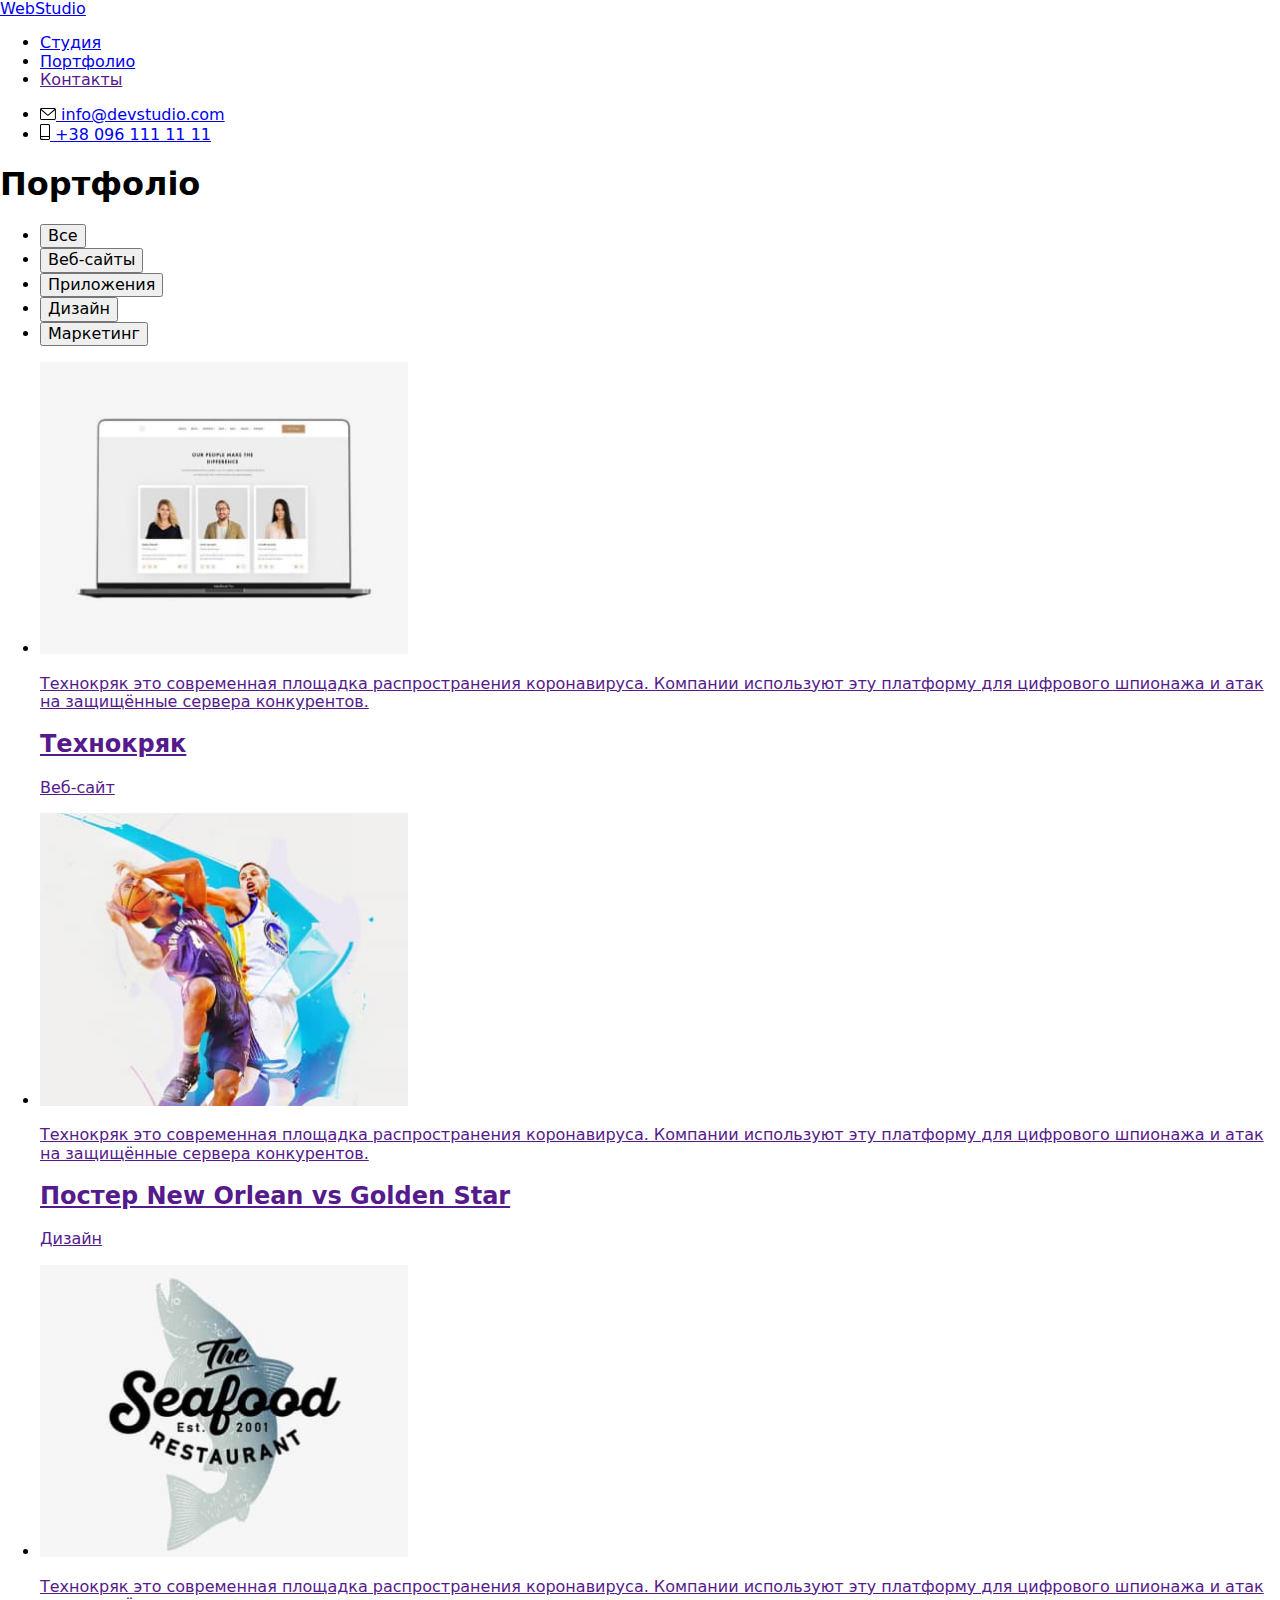
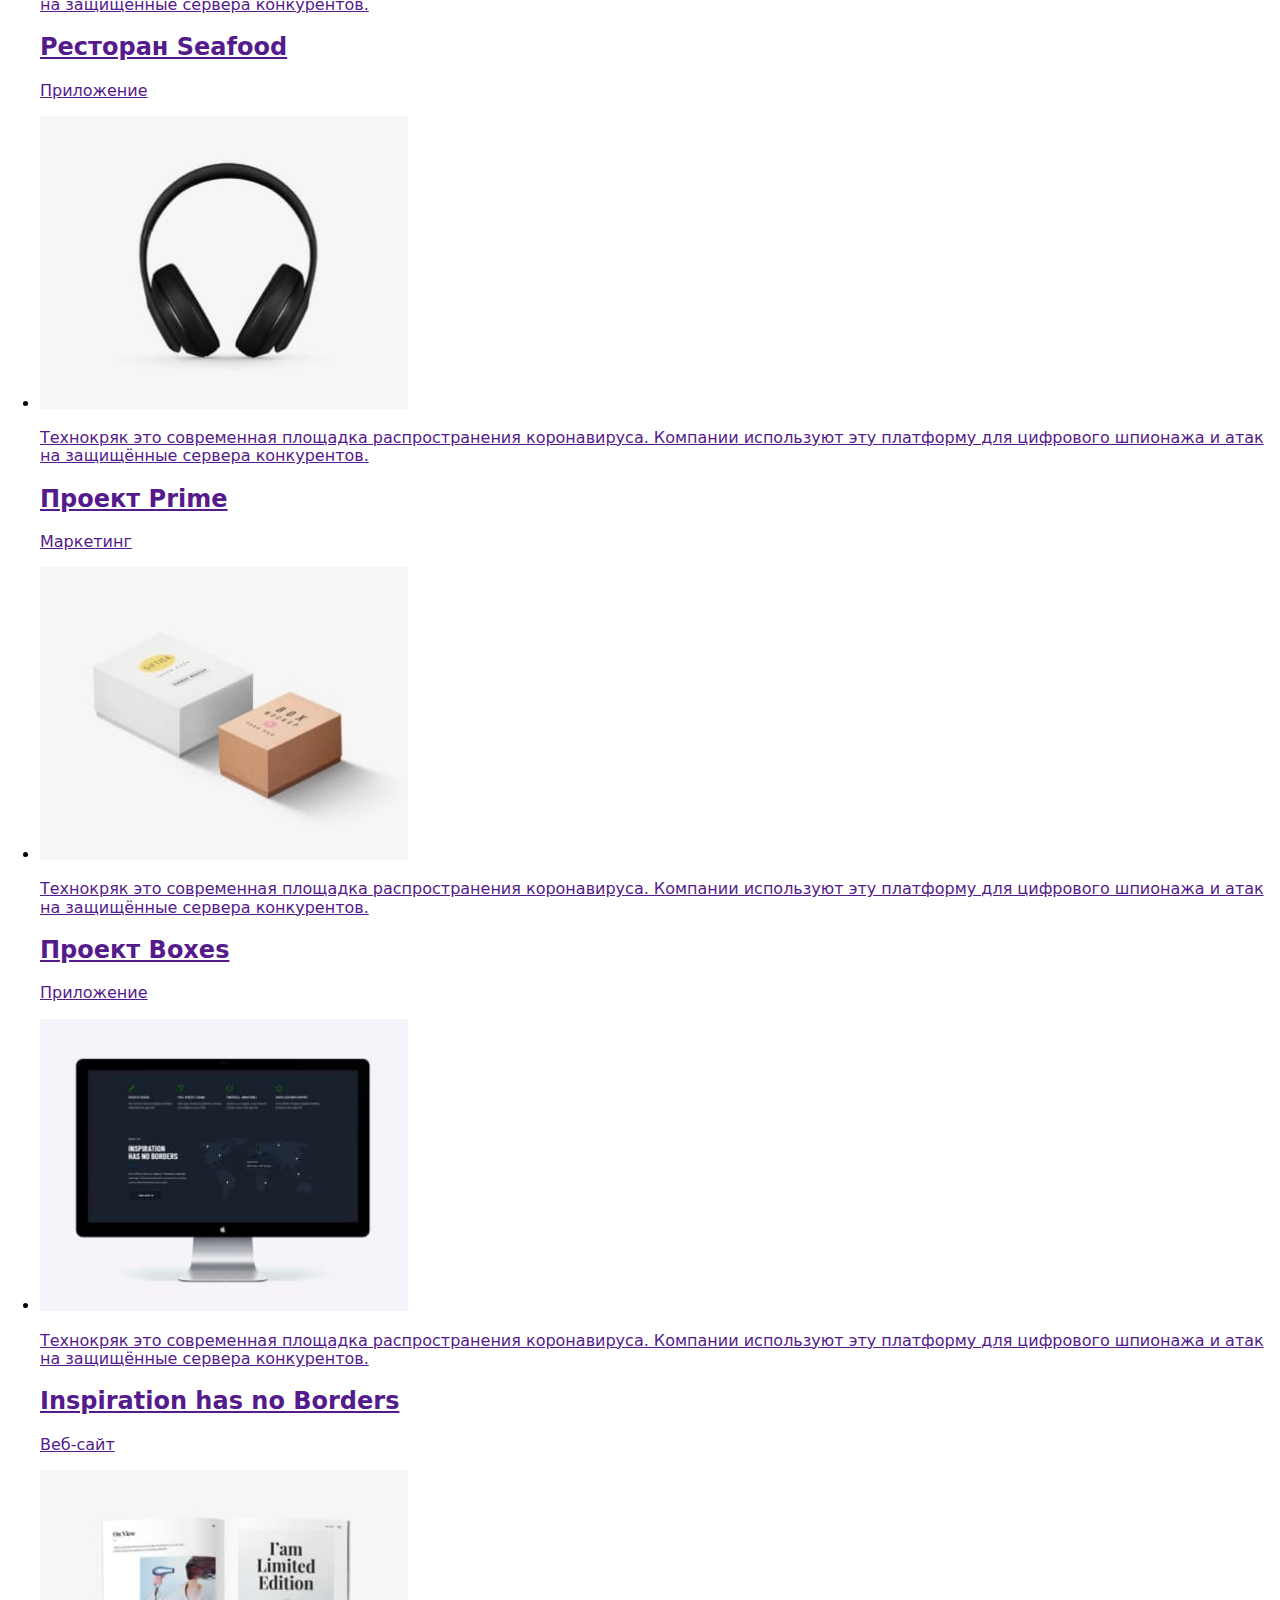
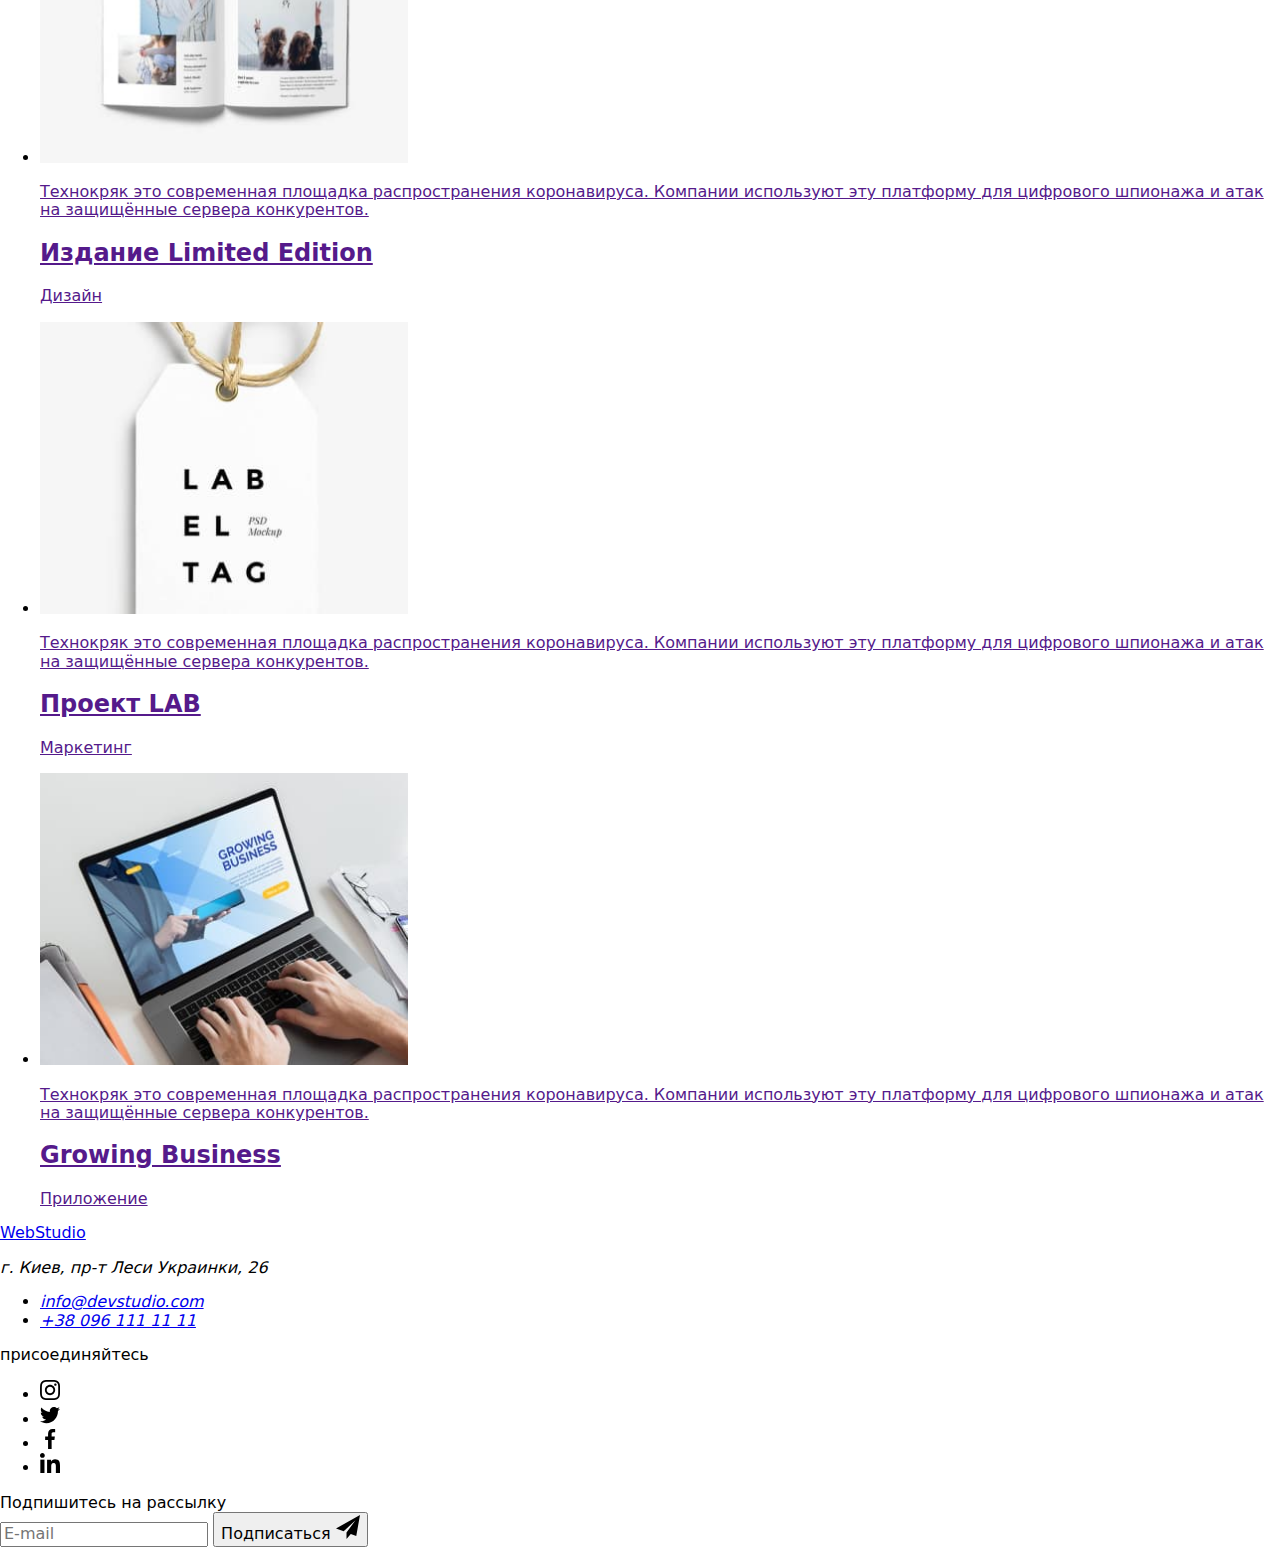
==== portfolio.html @ 3dc2b3c8 "html" ====
<!DOCTYPE html>
<html lang="en">
<head>
    <meta charset="UTF-8">
    <meta http-equiv="X-UA-Compatible" content="IE=edge">
    <meta name="viewport" content="width=device-width, initial-scale=1.0">
    <link rel="preconnect" href="https://fonts.googleapis.com">
    <link rel="preconnect" href="https://fonts.gstatic.com" crossorigin>
    <link href="https://fonts.googleapis.com/css2?family=Raleway:wght@700&family=Roboto:wght@400;500;700;900&display=swap"
        rel="stylesheet">

    <link rel="stylesheet" href="https://cdnjs.cloudflare.com/ajax/libs/modern-normalize/1.1.0/modern-normalize.min.css">

    <link rel="stylesheet" href="./css/portfolio.min.css">
    <title>Document</title>
</head>
<body>
    <!-- Шапка -->
<header class="header">
    <div class="header__container">
        <nav class="header__nav">
            <a href="./index.html" class="logo logo--header">Web<span class="logo__element--black">Studio</span></a>
            <ul class="header__list list">
                <li class="header__items"><a href="./index.html" class="header__link">Студия</a>
                </li>
                <li class="header__items"><a href="./portfolio.html" class="header__link header__link--current">Портфолио</a></li>
                <li class="header__items"><a href="" class="header__link">Контакты</a></li>
            </ul>
        </nav>
        <ul class="header__list list">
            <li class="header__items">
                <a href="mailto:info@devstudio.com" class="header__link--inf">
                    <svg class="header__svg" width="16" height="12">
                        <use href="./images/symbol-defs.svg#icon-envelope"></use>
                    </svg>
                    info@devstudio.com
                </a>
            </li>
            <li class="header__items">
                <a href="tel:+380961111111" class="header__link--inf">
                    <svg class="header__svg" width="10" height="16">
                        <use href="./images/symbol-defs.svg#icon-smartphone"></use>
                    </svg>
                    +38 096 111 11 11
                </a>
            </li>
        </ul>
    </div>
</header>

<!-- Основная часть -->
    <main>    
    <!-- Основной контент -->
        <section class="portfolio"> 
        <h1 class="portfolio__title">Портфоліо</h1>
        <div class="portfolio__container">
            <!-- Радио-кнопки -->
            <div class="portfolio__filter">
                <ul class="filter list">
                    <li class=filter__item>
                        <button type="button" class="filter__button filter__button--active">Все</button>
                    </li>
                    <li class=filter__item>
                        <button type="button" class="filter__button">Веб-сайты</button>
                    <li class=filter__item>
                        <button type="button" class="filter__button">Приложения</button>
                    </li>
                    <li class=filter__item>
                        <button type="button" class="filter__button">Дизайн</button>
                    </li>
                    <li class=filter__item>
                        <button type="button" class="filter__button">Маркетинг</button>
                    </li>
                </ul>
            </div>
            <div class="porfolio__content">
                <ul class="project-cards list">
                    <li class="project-cards__item">
                        <a href="" class="project-cards__link">
                            <div class="project-cards__content--top">
                                <img src="./images/21.jpg" alt="Картинка которая описывает суть проекта" width="368" class="project-cards__img">
                                <div class="project-cards__overlay">
                                    <p class="project-cards__text">Технокряк это современная площадка распространения коронавируса. Компании используют эту
                                        платформу для цифрового
                                        шпионажа и атак на защищённые сервера конкурентов.</p>
                                </div>
                            </div>
                            <div class="project-cards__content--bottom">
                                <h2 class="project-cards__name">Технокряк</h2>
                                <p class="project-cards__category">Веб-сайт</p>
                            </div>
                        </a>
                    </li>
                    <li class="project-cards__item">
                        <a href="" class="project-cards__link">
                            <div class="project-cards__content--top">
                                <img src="./images/22.jpg" alt="Картинка которая описывает суть проекта" width="368" class="project-cards__img">
                                <div class="project-cards__overlay">
                                    <p class="project-cards__text">Технокряк это современная площадка распространения коронавируса. Компании используют эту
                                        платформу для цифрового
                                        шпионажа и атак на защищённые сервера конкурентов.</p>
                                </div>
                            </div>
                            <div class="project-cards__content--bottom">
                                <h2 class="project-cards__name">Постер New Orlean vs Golden Star</h2>
                                <p class="project-cards__category">Дизайн</p>
                            </div>
                        </a>
                    </li>
                    <li class="project-cards__item">
                        <a href="" class="project-cards__link">
                            <div class="project-cards__content--top">
                                <img src="./images/23.jpg" alt="Картинка которая описывает суть проекта" width="368" class="project-cards__img">
                                <div class="project-cards__overlay">
                                    <p class="project-cards__text">Технокряк это современная площадка распространения коронавируса. Компании используют эту
                                        платформу для цифрового
                                        шпионажа и атак на защищённые сервера конкурентов.</p>
                                </div>
                            </div>
                            <div class="project-cards__content--bottom">
                                <h2 class="project-cards__name">Ресторан Seafood</h2>
                                <p class="project-cards__category">Приложение</p>
                            </div>
                        </a>
                    </li>
                    <li class="project-cards__item">
                        <a href="" class="project-cards__link">
                            <div class="project-cards__content--top">
                                <img src="./images/24.jpg" alt="Картинка которая описывает суть проекта" width="368" class="project-cards__img">
                                <div class="project-cards__overlay">
                                    <p class="project-cards__text">Технокряк это современная площадка распространения коронавируса. Компании используют эту
                                        платформу для цифрового
                                        шпионажа и атак на защищённые сервера конкурентов.</p>
                                </div>
                            </div>
                            <div class="project-cards__content--bottom">
                                <h2 class="project-cards__name">Проект Prime</h2>
                                <p class="project-cards__category">Маркетинг</p>
                            </div>
                        </a>
                    </li>
                    <li class="project-cards__item">
                        <a href="" class="project-cards__link">
                            <div class="project-cards__content--top">
                                <img src="./images/25.jpg" alt="Картинка которая описывает суть проекта" width="368" class="project-cards__img">
                                <div class="project-cards__overlay">
                                    <p class="project-cards__text">Технокряк это современная площадка распространения коронавируса. Компании используют эту
                                        платформу для цифрового
                                        шпионажа и атак на защищённые сервера конкурентов.</p>
                                </div>
                            </div>
                            <div class="project-cards__content--bottom">
                                <h2 class="project-cards__name">Проект Boxes</h2>
                                <p class="project-cards__category">Приложение</p>
                            </div>
                        </a>
                    </li>
                    <li class="project-cards__item">
                        <a href="" class="project-cards__link">
                            <div class="project-cards__content--top">
                                <img src="./images/26.jpg" alt="Картинка которая описывает суть проекта" width="368" class="project-cards__img">
                                <div class="project-cards__overlay">
                                    <p class="project-cards__text">Технокряк это современная площадка распространения коронавируса. Компании используют эту
                                        платформу для цифрового
                                        шпионажа и атак на защищённые сервера конкурентов.</p>
                                </div>
                            </div>
                            <div class="project-cards__content--bottom">
                                <h2 class="project-cards__name" lang="en">Inspiration has no Borders</h2>
                                <p class="project-cards__category">Веб-сайт</p>
                            </div>
                        </a>
                    </li>
                    <li class="project-cards__item">
                        <a href="" class="project-cards__link">
                            <div class="project-cards__content--top">
                                <img src="./images/27.jpg" alt="Картинка которая описывает суть проекта" width="368" class="project-cards__img">
                                <div class="project-cards__overlay">
                                    <p class="project-cards__text">Технокряк это современная площадка распространения коронавируса. Компании используют эту
                                        платформу для цифрового
                                        шпионажа и атак на защищённые сервера конкурентов.</p>
                                </div>
                            </div>
                            <div class="project-cards__content--bottom">
                                <h2 class="project-cards__name">Издание Limited Edition</h2>
                                <p class="project-cards__category">Дизайн</p>
                            </div>
                        </a>
                    </li>
                    <li class="project-cards__item">
                        <a href="" class="project-cards__link">
                            <div class="project-cards__content--top">
                                <img src="./images/28.jpg" alt="Картинка которая описывает суть проекта" width="368" class="project-cards__img">
                                <div class="project-cards__overlay">
                                    <p class="project-cards__text">Технокряк это современная площадка распространения коронавируса. Компании используют эту
                                        платформу для цифрового
                                        шпионажа и атак на защищённые сервера конкурентов.</p>
                                </div>
                            </div>
                            <div class="project-cards__content--bottom">
                                <h2 class="project-cards__name">Проект LAB</h2>
                                <p class="project-cards__category">Маркетинг</p>
                            </div>
                        </a>
                    </li>
                    <li class="project-cards__item">
                        <a href="" class="project-cards__link">
                            <div class="project-cards__content--top">
                                <img src="./images/29.jpg" alt="Картинка которая описывает суть проекта" width="368" class="project-cards__img">
                                <div class="project-cards__overlay">
                                    <p class="project-cards__text">Технокряк это современная площадка распространения коронавируса. Компании используют эту
                                        платформу для цифрового
                                        шпионажа и атак на защищённые сервера конкурентов.</p>
                                </div>
                            </div>
                            <div class="project-cards__content--bottom">
                                <h2 class="project-cards__name" lang="en">Growing Business</h2>
                                <p class="project-cards__category">Приложение</p>
                            </div>
                        </a>
                    </li>
                </ul>
            </div>
        </div>
        </section>
    </main>

    <!-- подвал -->
    <footer class="footer">
        <div class="footer__container">
            <div class="footer__content--right">
                <a href="./index.html" class="logo">Web<span class="logo__element--white">Studio</span></a>
                <address class="footer__address">
                    <p class="footer__text">г. Киев, пр-т Леси Украинки, 26</p>
                    <ul class="footer__list list">
                        <li class="footer__item"><a href="mailto:info@devstudio.com"
                                class="footer__link">info@devstudio.com</a></li>
                        <li class="footer__item"><a href="tel:+380961111111" class="footer__link">+38 096 111 11 11</a></li>
                    </ul>
                </address>
            </div>
            <div class="footer__content--networks">
                <p class="footer__text--networks">присоединяйтесь</p>
                <ul class="networks list">
                    <li class="networks__item">
                        <a href="" class="networks__link networks__link--footer">
                            <svg class="networks__svg networks__svg--footer" width="20" height="20">
                                <use href="./images/symbol-defs.svg#icon-instagram"></use>
                            </svg>
                        </a>
                    </li>
                    <li class="networks__item">
                        <a href="" class="networks__link networks__link--footer">
                            <svg class="networks__svg networks__svg--footer" width="20" height="20">
                                <use href="./images/symbol-defs.svg#icon-twitter"></use>
                            </svg>
                        </a>
                    </li>
                    <li class="networks__item">
                        <a href="" class="networks__link networks__link--footer">
                            <svg class="networks__svg networks__svg--footer" width="20" height="20">
                                <use href="./images/symbol-defs.svg#icon-facebook"></use>
                            </svg>
                        </a>
                    </li>
                    <li class="networks__item">
                        <a href="" class="networks__link networks__link--footer">
                            <svg class="networks__svg networks__svg--footer" width="20" height="20">
                                <use href="./images/symbol-defs.svg#icon-linkedin"></use>
                            </svg>
                        </a>
                    </li>
                </ul>
            </div>
            <div class="footer__content--left">
                <label for="email-footer" class="footer__label"> Подпишитесь на рассылку</label>
                <div class="footer__content-button-input">
                    <input type="email" id="email-footer" class="footer__input" placeholder="E-mail">
                    <button type="submit" class="footer__button">
                        Подписаться
                        <svg class="footer__icon" width="24" height="24">
                            <use href="./images/symbol-defs.svg#icon-send"></use>
                        </svg>
                    </button>
                </div>
    
            </div>
        </div>
    </footer>
</body>
</html>
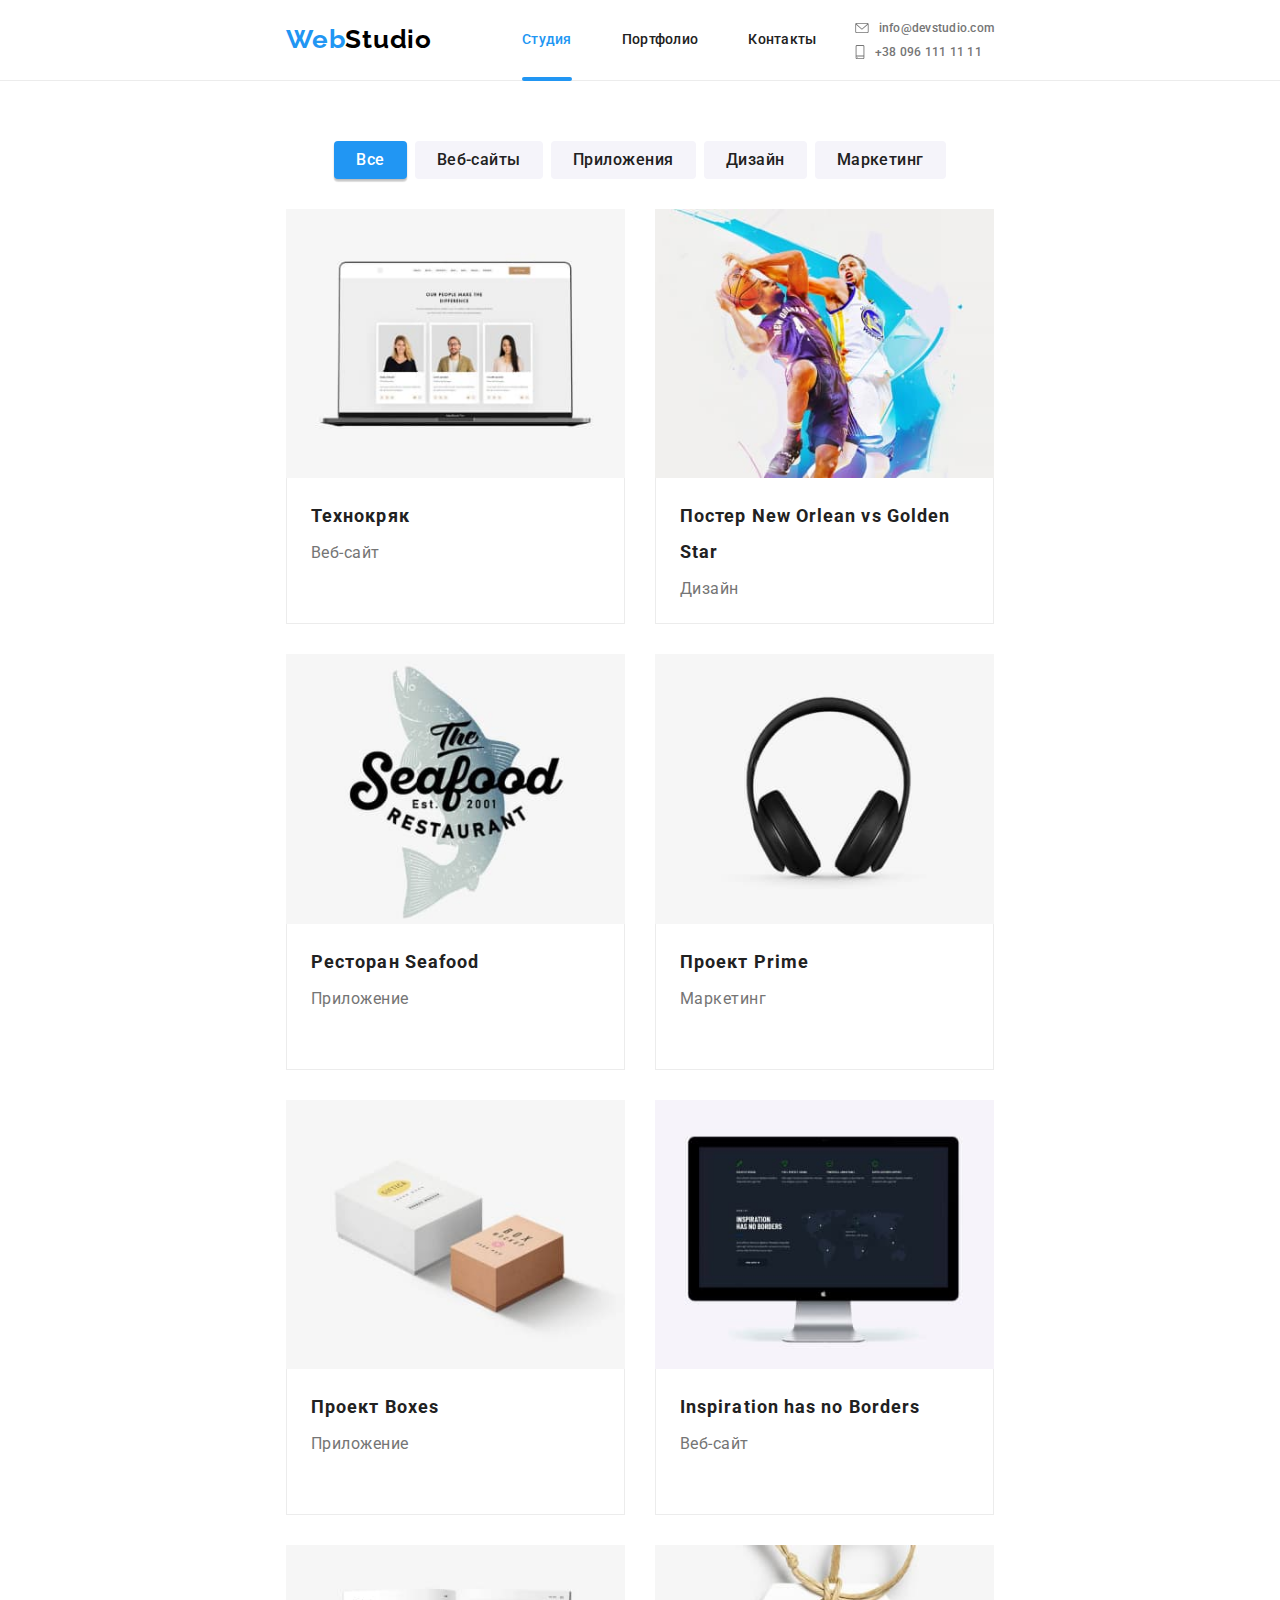
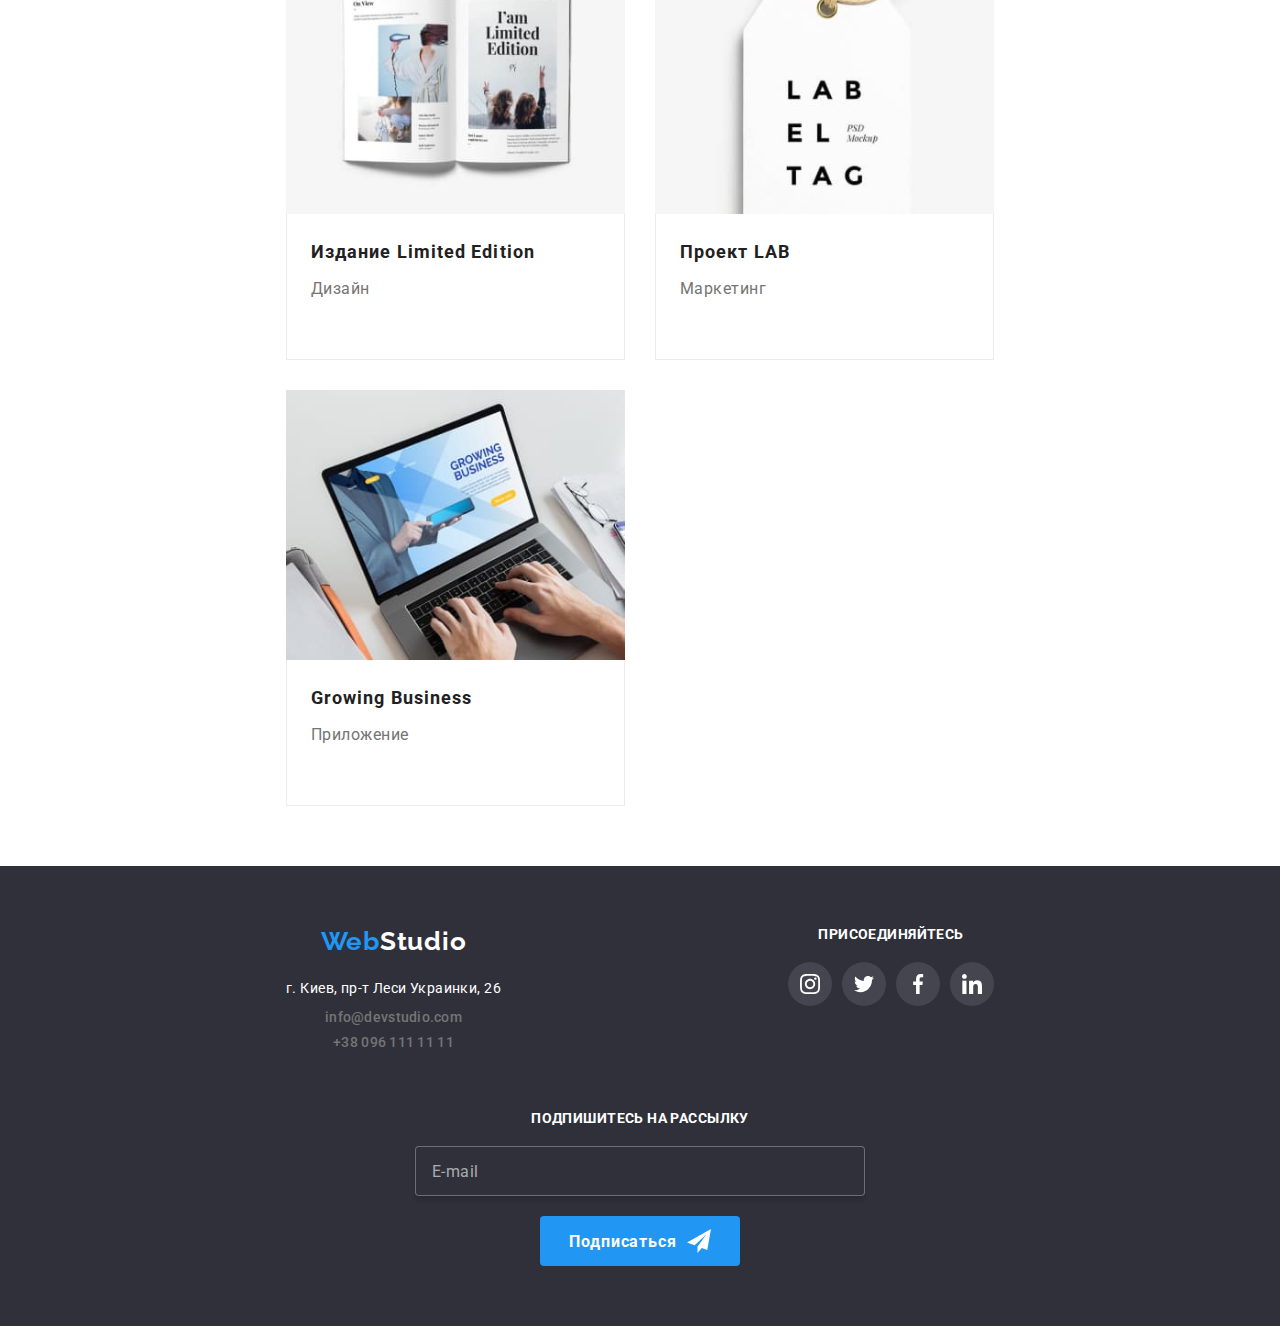
==== commit 868fa920: "portfolio" ====
--- a/portfolio.html
+++ b/portfolio.html
@@ -11,40 +11,71 @@
 
     <link rel="stylesheet" href="https://cdnjs.cloudflare.com/ajax/libs/modern-normalize/1.1.0/modern-normalize.min.css">
 
-    <link rel="stylesheet" href="./css/portfolio.min.css">
+    <link rel="stylesheet" href="./css/main.css">
     <title>Document</title>
 </head>
 <body>
     <!-- Шапка -->
 <header class="header">
     <div class="header__container">
-        <nav class="header__nav">
-            <a href="./index.html" class="logo logo--header">Web<span class="logo__element--black">Studio</span></a>
-            <ul class="header__list list">
-                <li class="header__items"><a href="./index.html" class="header__link">Студия</a>
-                </li>
-                <li class="header__items"><a href="./portfolio.html" class="header__link header__link--current">Портфолио</a></li>
-                <li class="header__items"><a href="" class="header__link">Контакты</a></li>
-            </ul>
-        </nav>
-        <ul class="header__list list">
-            <li class="header__items">
-                <a href="mailto:info@devstudio.com" class="header__link--inf">
-                    <svg class="header__svg" width="16" height="12">
-                        <use href="./images/symbol-defs.svg#icon-envelope"></use>
-                    </svg>
-                    info@devstudio.com
-                </a>
-            </li>
-            <li class="header__items">
-                <a href="tel:+380961111111" class="header__link--inf">
-                    <svg class="header__svg" width="10" height="16">
-                        <use href="./images/symbol-defs.svg#icon-smartphone"></use>
-                    </svg>
-                    +38 096 111 11 11
-                </a>
-            </li>
-        </ul>
+        <a href="./index.html" class="logo logo--header">Web<span class="logo__element--black">Studio</span></a>
+
+        <button type="button" class="header__button--burger" aria-expanded="false" aria-controls="menu-container"
+            data-menu-button>
+            <svg width="40" height="40">
+                <use class="header__icon header__icon--open" href="./images/symbol-defs.svg#icon-menu"></use>
+                <use class="header__icon header__icon--close" href="./images/symbol-defs.svg#icon-menu-close"></use>
+            </svg>
+        </button>
+
+        <div class="header__menu" data-menu>
+            <nav class="header__nav">
+                <ul class="header__list list">
+                    <li class="header__items"><a href="./index.html"
+                            class="header__link header__link--current">Студия</a></li>
+                    <li class="header__items"><a href="./portfolio.html" class="header__link">Портфолио</a></li>
+                    <li class="header__items"><a href="" class="header__link">Контакты</a></li>
+                </ul>
+            </nav>
+
+            <div class="header__feedback">
+                <ul class="header__list list header__list--contacts">
+                    <li class="header__items header__items--contacts">
+                        <a href="mailto:info@devstudio.com" class="header__link--inf">
+                            <svg class="header__svg header__svg--email">
+                                <use href="./images/symbol-defs.svg#icon-envelope"></use>
+                            </svg>
+                            info@devstudio.com
+                        </a>
+                    </li>
+                    <li class="header__items header__items--contacts">
+                        <a href="tel:+380961111111" class="header__link--inf">
+                            <svg class="header__svg header__svg--phone">
+                                <use href="./images/symbol-defs.svg#icon-smartphone"></use>
+                            </svg>
+                            +38 096 111 11 11
+                        </a>
+                    </li>
+                </ul>
+
+                <ul class="header__list list header__list--networks">
+                    <li class="header__networks">
+                        <a href="" class="header__link">Instagram</a>
+                    </li>
+                    <li class="header__networks">
+                        <a href="" class="header__link">Twitter</a>
+                    </li>
+                    <li class="header__networks">
+                        <a href="" class="header__link">Facebook</a>
+                    </li>
+                    <li class="header__networks">
+                        <a href="" class="header__link">LinkedIn</a>
+                    </li>
+                </ul>
+            </div>
+        </div>
+
+
     </div>
 </header>
 
@@ -78,7 +109,7 @@
                     <li class="project-cards__item">
                         <a href="" class="project-cards__link">
                             <div class="project-cards__content--top">
-                                <img src="./images/21.jpg" alt="Картинка которая описывает суть проекта" width="368" class="project-cards__img">
+                                <img src="./images/21.jpg" alt="Картинка которая описывает суть проекта"  class="project-cards__img">
                                 <div class="project-cards__overlay">
                                     <p class="project-cards__text">Технокряк это современная площадка распространения коронавируса. Компании используют эту
                                         платформу для цифрового
@@ -94,7 +125,7 @@
                     <li class="project-cards__item">
                         <a href="" class="project-cards__link">
                             <div class="project-cards__content--top">
-                                <img src="./images/22.jpg" alt="Картинка которая описывает суть проекта" width="368" class="project-cards__img">
+                                <img src="./images/22.jpg" alt="Картинка которая описывает суть проекта"  class="project-cards__img">
                                 <div class="project-cards__overlay">
                                     <p class="project-cards__text">Технокряк это современная площадка распространения коронавируса. Компании используют эту
                                         платформу для цифрового
@@ -110,7 +141,7 @@
                     <li class="project-cards__item">
                         <a href="" class="project-cards__link">
                             <div class="project-cards__content--top">
-                                <img src="./images/23.jpg" alt="Картинка которая описывает суть проекта" width="368" class="project-cards__img">
+                                <img src="./images/23.jpg" alt="Картинка которая описывает суть проекта" class="project-cards__img">
                                 <div class="project-cards__overlay">
                                     <p class="project-cards__text">Технокряк это современная площадка распространения коронавируса. Компании используют эту
                                         платформу для цифрового
@@ -126,7 +157,7 @@
                     <li class="project-cards__item">
                         <a href="" class="project-cards__link">
                             <div class="project-cards__content--top">
-                                <img src="./images/24.jpg" alt="Картинка которая описывает суть проекта" width="368" class="project-cards__img">
+                                <img src="./images/24.jpg" alt="Картинка которая описывает суть проекта" class="project-cards__img">
                                 <div class="project-cards__overlay">
                                     <p class="project-cards__text">Технокряк это современная площадка распространения коронавируса. Компании используют эту
                                         платформу для цифрового
@@ -142,7 +173,7 @@
                     <li class="project-cards__item">
                         <a href="" class="project-cards__link">
                             <div class="project-cards__content--top">
-                                <img src="./images/25.jpg" alt="Картинка которая описывает суть проекта" width="368" class="project-cards__img">
+                                <img src="./images/25.jpg" alt="Картинка которая описывает суть проекта"  class="project-cards__img">
                                 <div class="project-cards__overlay">
                                     <p class="project-cards__text">Технокряк это современная площадка распространения коронавируса. Компании используют эту
                                         платформу для цифрового
@@ -158,7 +189,7 @@
                     <li class="project-cards__item">
                         <a href="" class="project-cards__link">
                             <div class="project-cards__content--top">
-                                <img src="./images/26.jpg" alt="Картинка которая описывает суть проекта" width="368" class="project-cards__img">
+                                <img src="./images/26.jpg" alt="Картинка которая описывает суть проекта"  class="project-cards__img">
                                 <div class="project-cards__overlay">
                                     <p class="project-cards__text">Технокряк это современная площадка распространения коронавируса. Компании используют эту
                                         платформу для цифрового
@@ -174,7 +205,7 @@
                     <li class="project-cards__item">
                         <a href="" class="project-cards__link">
                             <div class="project-cards__content--top">
-                                <img src="./images/27.jpg" alt="Картинка которая описывает суть проекта" width="368" class="project-cards__img">
+                                <img src="./images/27.jpg" alt="Картинка которая описывает суть проекта"  class="project-cards__img">
                                 <div class="project-cards__overlay">
                                     <p class="project-cards__text">Технокряк это современная площадка распространения коронавируса. Компании используют эту
                                         платформу для цифрового
@@ -190,7 +221,7 @@
                     <li class="project-cards__item">
                         <a href="" class="project-cards__link">
                             <div class="project-cards__content--top">
-                                <img src="./images/28.jpg" alt="Картинка которая описывает суть проекта" width="368" class="project-cards__img">
+                                <img src="./images/28.jpg" alt="Картинка которая описывает суть проекта"  class="project-cards__img">
                                 <div class="project-cards__overlay">
                                     <p class="project-cards__text">Технокряк это современная площадка распространения коронавируса. Компании используют эту
                                         платформу для цифрового
@@ -206,7 +237,7 @@
                     <li class="project-cards__item">
                         <a href="" class="project-cards__link">
                             <div class="project-cards__content--top">
-                                <img src="./images/29.jpg" alt="Картинка которая описывает суть проекта" width="368" class="project-cards__img">
+                                <img src="./images/29.jpg" alt="Картинка которая описывает суть проекта"  class="project-cards__img">
                                 <div class="project-cards__overlay">
                                     <p class="project-cards__text">Технокряк это современная площадка распространения коронавируса. Компании используют эту
                                         платформу для цифрового
@@ -226,20 +257,23 @@
     </main>
 
     <!-- подвал -->
-    <footer class="footer">
-        <div class="footer__container">
-            <div class="footer__content--right">
+<footer class="footer">
+    <div class="footer__container">
+        <div class="footer__group">
+            <div class="footer__content footer__content--right">
                 <a href="./index.html" class="logo">Web<span class="logo__element--white">Studio</span></a>
                 <address class="footer__address">
                     <p class="footer__text">г. Киев, пр-т Леси Украинки, 26</p>
                     <ul class="footer__list list">
                         <li class="footer__item"><a href="mailto:info@devstudio.com"
-                                class="footer__link">info@devstudio.com</a></li>
-                        <li class="footer__item"><a href="tel:+380961111111" class="footer__link">+38 096 111 11 11</a></li>
+                                class="footer__link">info@devstudio.com</a>
+                        </li>
+                        <li class="footer__item"><a href="tel:+380961111111" class="footer__link">+38 096 111 11 11</a>
+                        </li>
                     </ul>
                 </address>
             </div>
-            <div class="footer__content--networks">
+            <div class="footer__content footer__content--networks">
                 <p class="footer__text--networks">присоединяйтесь</p>
                 <ul class="networks list">
                     <li class="networks__item">
@@ -272,20 +306,24 @@
                     </li>
                 </ul>
             </div>
-            <div class="footer__content--left">
-                <label for="email-footer" class="footer__label"> Подпишитесь на рассылку</label>
-                <div class="footer__content-button-input">
-                    <input type="email" id="email-footer" class="footer__input" placeholder="E-mail">
-                    <button type="submit" class="footer__button">
-                        Подписаться
-                        <svg class="footer__icon" width="24" height="24">
-                            <use href="./images/symbol-defs.svg#icon-send"></use>
-                        </svg>
-                    </button>
-                </div>
-    
-            </div>
         </div>
-    </footer>
+
+        <div class="footer__content footer__content--left">
+            <label for="email-footer" class="footer__label"> Подпишитесь на рассылку</label>
+            <div class="footer__content-button-input">
+                <input type="email" id="email-footer" class="footer__input" placeholder="E-mail">
+                <button type="submit" class="footer__button">
+                    Подписаться
+                    <svg class="footer__icon" width="24" height="24">
+                        <use href="./images/symbol-defs.svg#icon-send"></use>
+                    </svg>
+                </button>
+            </div>
+
+        </div>
+    </div>
+</footer>
+
+    <script src="./js/menu.js"></script>
 </body>
 </html>--- a/css/main.css
+++ b/css/main.css
@@ -0,0 +1,1808 @@
+:root {
+  --primary-text-color: #757575;
+  --title-text-color: #212121;
+  --accent-color: #2196f3;
+  --primary-white-color: #ffffff;
+  --second-bg-color: #f5f4fa;
+  --logo-black: #000000;
+  --hero-footer-bg: #2f303a;
+  --addres-color: rgba(255, 255, 255, 0.6);
+  --border-color: #ececec;
+  --network-color: #afb1b8;
+  --network-bg-footer: rgba(255, 255, 255, 0.1);
+  --overlay-card-bgcolor: rgba(33, 150, 243, 0.9);
+  --backdrop-bg: rgba(0, 0, 0, 0.2);
+}
+
+body {
+  background-color: var(--primary-white-color);
+  color: var(--primary-text-color);
+  font-family: Roboto, sans-serif;
+  font-style: normal;
+}
+
+h1,
+h2,
+h3,
+h4,
+p,
+ul {
+  margin: 0;
+  padding: 0;
+}
+
+.list {
+  list-style: none;
+}
+
+.header__container, .footer__container, .hero__container, .quality__container, .specialization__container, .employees__container, .customers__container, .portfolio__container {
+  padding: 0 15px;
+  /*outline: 1px solid red;*/
+  margin: 0 auto;
+  max-width: 450px;
+}
+
+@media screen and (min-width: 768px) and (max-width: 1599px) {
+  .header__container, .footer__container, .hero__container, .quality__container, .specialization__container, .employees__container, .customers__container, .portfolio__container {
+    max-width: 738px;
+  }
+}
+
+@media screen and (min-width: 1600px) {
+  .header__container, .footer__container, .hero__container, .quality__container, .specialization__container, .employees__container, .customers__container, .portfolio__container {
+    max-width: 1200px;
+  }
+}
+
+.footer__button, .hero__button, .form__button {
+  display: -webkit-box;
+  display: -ms-flexbox;
+  display: flex;
+  -webkit-box-align: center;
+      -ms-flex-align: center;
+          align-items: center;
+  -webkit-box-pack: center;
+      -ms-flex-pack: center;
+          justify-content: center;
+  width: 200px;
+  height: 50px;
+  background-color: var(--accent-color);
+  border: none;
+  border-radius: 4px;
+  font-family: Roboto;
+  font-style: normal;
+  color: var(--primary-white-color);
+  font-weight: bold;
+  line-height: 1.87;
+  border: none;
+  border-radius: 4px;
+  letter-spacing: 0.06em;
+  cursor: pointer;
+  -webkit-transition: -webkit-box-shadow 250ms cubic-bezier(0.4, 0, 0.2, 1);
+  transition: -webkit-box-shadow 250ms cubic-bezier(0.4, 0, 0.2, 1);
+  transition: box-shadow 250ms cubic-bezier(0.4, 0, 0.2, 1);
+  transition: box-shadow 250ms cubic-bezier(0.4, 0, 0.2, 1), -webkit-box-shadow 250ms cubic-bezier(0.4, 0, 0.2, 1);
+}
+
+.footer, .quality, .specialization, .employees, .customers, .portfolio {
+  width: 100vw;
+  padding: 60px 0;
+}
+
+@media screen and (min-width: 1600px) {
+  .footer, .quality, .specialization, .employees, .customers, .portfolio {
+    padding: 90px 0;
+  }
+}
+
+.quality__title, .portfolio__title {
+  visibility: hidden;
+  width: 0;
+  height: 0;
+}
+
+.specialization__title, .employees__title, .customers__title {
+  margin-bottom: 50px;
+  color: var(--title-text-color);
+  font-weight: bold;
+  font-size: 36px;
+  line-height: 1.2;
+  text-align: center;
+  letter-spacing: 0.03em;
+}
+
+.networks {
+  display: -webkit-box;
+  display: -ms-flexbox;
+  display: flex;
+  -webkit-box-align: center;
+      -ms-flex-align: center;
+          align-items: center;
+}
+
+.networks__item {
+  width: 44px;
+  height: 44px;
+}
+
+.networks__item:not(:last-child) {
+  margin-right: 10px;
+}
+
+.networks__link {
+  display: -webkit-box;
+  display: -ms-flexbox;
+  display: flex;
+  width: 44px;
+  height: 44px;
+  -webkit-box-align: center;
+      -ms-flex-align: center;
+          align-items: center;
+  -webkit-box-pack: center;
+      -ms-flex-pack: center;
+          justify-content: center;
+  border-radius: 50%;
+  -webkit-transition: background-color 250ms cubic-bezier(0.4, 0, 0.2, 1);
+  transition: background-color 250ms cubic-bezier(0.4, 0, 0.2, 1);
+}
+
+.networks__link--footer {
+  background-color: var(--network-bg-footer);
+}
+
+.networks__link:hover, .networks__link:focus {
+  background-color: var(--accent-color);
+}
+
+.networks__svg {
+  fill: var(--network-color);
+  -webkit-transition: fill 250ms cubic-bezier(0.4, 0, 0.2, 1);
+  transition: fill 250ms cubic-bezier(0.4, 0, 0.2, 1);
+}
+
+.networks__svg--footer {
+  fill: var(--primary-white-color);
+}
+
+.networks__link:hover .networks__svg,
+.networks__link:focus .networks__svg {
+  fill: var(--primary-white-color);
+}
+
+.logo {
+  display: block;
+  color: var(--accent-color);
+  font-family: Raleway, sans-serif;
+  font-style: normal;
+  font-weight: bold;
+  font-size: 26px;
+  line-height: 31px;
+  letter-spacing: 0.03em;
+  text-decoration: none;
+}
+
+.logo--header {
+  padding: 16px 0;
+}
+
+@media screen and (min-width: 768px) {
+  .logo--header {
+    margin-right: 90px;
+  }
+}
+
+.logo__element--black {
+  color: var(--logo-black);
+}
+
+.logo__element--white {
+  color: var(--primary-white-color);
+}
+
+.header {
+  border-bottom: 1px solid var(--border-color);
+}
+
+@media screen and (max-width: 767px) {
+  .header__container {
+    position: relative;
+  }
+}
+
+@media screen and (min-width: 768px) {
+  .header__container {
+    display: -webkit-box;
+    display: -ms-flexbox;
+    display: flex;
+    -webkit-box-align: center;
+        -ms-flex-align: center;
+            align-items: center;
+  }
+}
+
+@media screen and (min-width: 768px) {
+  .header__list {
+    display: -webkit-box;
+    display: -ms-flexbox;
+    display: flex;
+  }
+}
+
+@media screen and (min-width: 768px) and (max-width: 1599px) {
+  .header__list--contacts {
+    -webkit-box-orient: vertical;
+    -webkit-box-direction: normal;
+        -ms-flex-direction: column;
+            flex-direction: column;
+  }
+}
+
+@media screen and (min-width: 768px) {
+  .header__list > .header__items:not(:last-child) {
+    margin-right: 50px;
+  }
+}
+
+@media screen and (min-width: 768px) and (max-width: 1599px) {
+  .header__list > .header__items--contacts:not(:last-child) {
+    margin-right: 0px;
+  }
+}
+
+.header__svg {
+  margin-right: 10px;
+  fill: currentColor;
+  -webkit-transition: fill 250ms cubic-bezier(0.4, 0, 0.2, 1);
+  transition: fill 250ms cubic-bezier(0.4, 0, 0.2, 1);
+}
+
+@media screen and (max-width: 767px) {
+  .header__svg {
+    display: none;
+  }
+}
+
+.header__svg--email {
+  width: 14px;
+  height: 10px;
+}
+
+@media screen and (min-width: 1600px) {
+  .header__svg--email {
+    width: 16px;
+    height: 12px;
+  }
+}
+
+.header__svg--phone {
+  width: 10px;
+  height: 14px;
+}
+
+@media screen and (min-width: 1600px) {
+  .header__svg--phone {
+    width: 12px;
+    height: 16px;
+  }
+}
+
+.header__link--inf:focus > .header__svg,
+.header__link--inf:hover > .header__svg {
+  fill: currentColor;
+}
+
+.header__button--burger {
+  display: none;
+}
+
+@media screen and (max-width: 767px) {
+  .header__button--burger {
+    position: absolute;
+    z-index: 1000;
+    top: 10px;
+    right: 15px;
+    display: -webkit-box;
+    display: -ms-flexbox;
+    display: flex;
+    -webkit-box-align: center;
+        -ms-flex-align: center;
+            align-items: center;
+    -webkit-box-pack: center;
+        -ms-flex-pack: center;
+            justify-content: center;
+    border: none;
+    background-color: var(--primary-white-color);
+  }
+}
+
+.header__icon {
+  fill: var(--title-text-color);
+  -webkit-transition: fill 250ms cubic-bezier(0.4, 0, 0.2, 1);
+  transition: fill 250ms cubic-bezier(0.4, 0, 0.2, 1);
+}
+
+.header__button--burger:hover .header__icon,
+.header__button--burger:focus .header__icon {
+  fill: var(--accent-color);
+}
+
+.header__icon--close {
+  display: none;
+}
+
+.header__button--burger.is-open .header__icon--close {
+  display: block;
+}
+
+.header__button--burger.is-open .header__icon--open {
+  display: none;
+}
+
+.header__button--burger.is-open {
+  position: fixed;
+  top: 10px;
+  right: 15px;
+}
+
+.header__button--burger.is-open .body {
+  overflow: hidden;
+}
+
+@media screen and (max-width: 767px) {
+  .header__menu {
+    display: none;
+    -webkit-transition: opacity 250ms cubic-bezier(0.4, 0, 0.2, 1);
+    transition: opacity 250ms cubic-bezier(0.4, 0, 0.2, 1);
+  }
+}
+
+@media screen and (min-width: 768px) {
+  .header__menu {
+    display: -webkit-box;
+    display: -ms-flexbox;
+    display: flex;
+    -webkit-box-align: center;
+        -ms-flex-align: center;
+            align-items: center;
+    width: 100%;
+    -webkit-box-pack: justify;
+        -ms-flex-pack: justify;
+            justify-content: space-between;
+  }
+}
+
+@media screen and (max-width: 767px) {
+  .header__menu.is-open {
+    display: block;
+    position: fixed;
+    top: 0;
+    left: 0;
+    right: 0;
+    bottom: 0;
+    opacity: 1;
+    background-color: var(--primary-white-color);
+    z-index: 100;
+    padding: 48px 40px;
+  }
+}
+
+.header__list--networks {
+  display: none;
+}
+
+@media screen and (max-width: 767px) {
+  .header__list--networks {
+    display: -webkit-box;
+    display: -ms-flexbox;
+    display: flex;
+    margin-top: 64px;
+    vertical-align: bottom;
+  }
+}
+
+@media screen and (max-width: 767px) {
+  .header__feedback {
+    position: absolute;
+    left: 40px;
+    bottom: 48px;
+  }
+}
+
+.header__networks {
+  position: relative;
+  display: -webkit-box;
+  display: -ms-flexbox;
+  display: flex;
+}
+
+.header__networks:not(:last-child) {
+  margin-right: 10px;
+  border-right: 1px solid rgba(33, 33, 33, 0.2);
+}
+
+.header__link {
+  display: block;
+  text-decoration: none;
+  color: var(--title-text-color);
+  font-weight: 500;
+  font-size: 14px;
+  line-height: 1.14;
+  letter-spacing: 0.02em;
+  -webkit-transition: color 250ms cubic-bezier(0.4, 0, 0.2, 1);
+  transition: color 250ms cubic-bezier(0.4, 0, 0.2, 1);
+}
+
+@media screen and (max-width: 767px) {
+  .header__items:not(:last-child) .header__link {
+    padding-bottom: 32px;
+  }
+}
+
+.header__networks .header__link {
+  font-weight: 500;
+  font-size: 18px;
+  line-height: 1.22;
+  letter-spacing: 0.02em;
+  color: var(--accent-color);
+}
+
+.header__networks:not(:last-child) .header__link {
+  padding-right: 10px;
+}
+
+.header__link:focus, .header__link:hover {
+  color: var(--accent-color);
+}
+
+@media screen and (max-width: 767px) {
+  .header__link {
+    font-size: 40px;
+    line-height: 1.18;
+  }
+}
+
+@media screen and (min-width: 768px) {
+  .header__link {
+    padding: 32px 0;
+  }
+}
+
+.header__link--current {
+  color: var(--accent-color);
+  position: relative;
+}
+
+.header__link--current::after {
+  content: '';
+  position: absolute;
+  display: block;
+  left: 0;
+  bottom: -1px;
+  width: 100%;
+  height: 4px;
+  border-radius: 2px;
+  background-color: var(--accent-color);
+}
+
+@media screen and (max-width: 767px) {
+  .header__link--current::after {
+    display: none;
+  }
+}
+
+.header__link--inf {
+  display: block;
+  color: var(--primary-text-color);
+  text-decoration: none;
+  font-weight: 500;
+  font-size: 14px;
+  line-height: 1.14;
+  letter-spacing: 0.02em;
+  -webkit-transition: color 250ms cubic-bezier(0.4, 0, 0.2, 1);
+  transition: color 250ms cubic-bezier(0.4, 0, 0.2, 1);
+}
+
+@media screen and (max-width: 767px) {
+  .header__items:not(:last-child) .header__link--inf {
+    padding-bottom: 32px;
+  }
+}
+
+@media screen and (min-width: 768px) {
+  .header__items:not(:last-child) .header__link--inf {
+    padding-bottom: 10px;
+  }
+}
+
+.header__link--inf:hover, .header__link--inf:focus {
+  color: var(--accent-color);
+}
+
+@media screen and (max-width: 767px) {
+  .header__link--inf {
+    font-size: 24px;
+    line-height: 1.17;
+  }
+}
+
+@media screen and (min-width: 768px) {
+  .header__link--inf {
+    display: -webkit-box;
+    display: -ms-flexbox;
+    display: flex;
+    -webkit-box-align: center;
+        -ms-flex-align: center;
+            align-items: center;
+    font-size: 12px;
+    line-height: 1.17;
+  }
+}
+
+@media screen and (min-width: 1600px) {
+  .header__link--inf {
+    padding: 32px 0;
+  }
+}
+
+.footer {
+  background-color: var(--hero-footer-bg);
+  padding-top: 60px;
+  padding-bottom: 60px;
+}
+
+.footer__container {
+  display: -webkit-box;
+  display: -ms-flexbox;
+  display: flex;
+  -webkit-box-align: center;
+      -ms-flex-align: center;
+          align-items: center;
+}
+
+@media screen and (max-width: 1599px) {
+  .footer__container {
+    -webkit-box-orient: vertical;
+    -webkit-box-direction: normal;
+        -ms-flex-direction: column;
+            flex-direction: column;
+  }
+}
+
+@media screen and (min-width: 1600px) {
+  .footer__container {
+    -webkit-box-align: baseline;
+        -ms-flex-align: baseline;
+            align-items: baseline;
+  }
+}
+
+@media screen and (max-width: 1599px) {
+  .footer__content:not(:last-child) {
+    margin-bottom: 60px;
+  }
+}
+
+@media screen and (max-width: 1599px) {
+  .footer__content--right {
+    display: -webkit-box;
+    display: -ms-flexbox;
+    display: flex;
+    -webkit-box-orient: vertical;
+    -webkit-box-direction: normal;
+        -ms-flex-direction: column;
+            flex-direction: column;
+    -webkit-box-align: center;
+        -ms-flex-align: center;
+            align-items: center;
+  }
+}
+
+@media screen and (min-width: 1600px) {
+  .footer__content--right {
+    margin-right: 85px;
+  }
+}
+
+.footer__group {
+  width: 100%;
+  display: -webkit-box;
+  display: -ms-flexbox;
+  display: flex;
+}
+
+@media screen and (max-width: 767px) {
+  .footer__group {
+    -webkit-box-orient: vertical;
+    -webkit-box-direction: normal;
+        -ms-flex-direction: column;
+            flex-direction: column;
+    -webkit-box-align: center;
+        -ms-flex-align: center;
+            align-items: center;
+    margin-bottom: 60px;
+  }
+}
+
+@media screen and (max-width: 1599px) {
+  .footer__group {
+    -webkit-box-pack: justify;
+        -ms-flex-pack: justify;
+            justify-content: space-between;
+  }
+}
+
+.footer__content--networks {
+  width: 206px;
+}
+
+.footer__content--left {
+  display: -webkit-box;
+  display: -ms-flexbox;
+  display: flex;
+  -webkit-box-orient: vertical;
+  -webkit-box-direction: normal;
+      -ms-flex-direction: column;
+          flex-direction: column;
+}
+
+@media screen and (max-width: 767px) {
+  .footer__content--left {
+    -webkit-box-align: center;
+        -ms-flex-align: center;
+            align-items: center;
+    width: 100%;
+  }
+}
+
+@media screen and (min-width: 768px) and (max-width: 1599px) {
+  .footer__content--left {
+    -webkit-box-align: center;
+        -ms-flex-align: center;
+            align-items: center;
+    width: 450px;
+  }
+}
+
+@media screen and (min-width: 1600px) {
+  .footer__content--left {
+    -ms-grid-column-align: end;
+        justify-self: end;
+    margin-left: auto;
+  }
+}
+
+.footer__address {
+  margin-top: 20px;
+  color: var(--addres-color);
+  font-style: normal;
+  font-weight: normal;
+  font-size: 14px;
+  line-height: 1.71;
+  letter-spacing: 0.03em;
+}
+
+@media screen and (max-width: 1599px) {
+  .footer__address {
+    display: -webkit-box;
+    display: -ms-flexbox;
+    display: flex;
+    -webkit-box-orient: vertical;
+    -webkit-box-direction: normal;
+        -ms-flex-direction: column;
+            flex-direction: column;
+    -webkit-box-align: center;
+        -ms-flex-align: center;
+            align-items: center;
+  }
+}
+
+.footer__text {
+  color: var(--primary-white-color);
+  margin-bottom: 9px;
+  font-weight: normal;
+  font-size: 14px;
+  line-height: 1.71;
+  letter-spacing: 0.03em;
+}
+
+@media screen and (max-width: 1599px) {
+  .footer__list {
+    display: -webkit-box;
+    display: -ms-flexbox;
+    display: flex;
+    -webkit-box-orient: vertical;
+    -webkit-box-direction: normal;
+        -ms-flex-direction: column;
+            flex-direction: column;
+    -webkit-box-align: center;
+        -ms-flex-align: center;
+            align-items: center;
+  }
+}
+
+.footer__item:last-child {
+  margin-top: 9px;
+}
+
+.footer__link {
+  display: -webkit-box;
+  display: -ms-flexbox;
+  display: flex;
+  -webkit-box-align: center;
+      -ms-flex-align: center;
+          align-items: center;
+  color: var(--primary-text-color);
+  text-decoration: none;
+  font-weight: 500;
+  font-size: 14px;
+  line-height: 1.14;
+  letter-spacing: 0.02em;
+  -webkit-transition: color 250ms cubic-bezier(0.4, 0, 0.2, 1);
+  transition: color 250ms cubic-bezier(0.4, 0, 0.2, 1);
+}
+
+.footer__link:hover, .footer__link:focus {
+  color: var(--accent-color);
+}
+
+.footer__content--networks {
+  width: 206px;
+}
+
+@media screen and (max-width: 1599px) {
+  .footer__content--networks {
+    display: -webkit-box;
+    display: -ms-flexbox;
+    display: flex;
+    -webkit-box-orient: vertical;
+    -webkit-box-direction: normal;
+        -ms-flex-direction: column;
+            flex-direction: column;
+    -webkit-box-align: center;
+        -ms-flex-align: center;
+            align-items: center;
+  }
+}
+
+.footer__text--networks {
+  margin-bottom: 20px;
+  color: var(--primary-white-color);
+  font-weight: bold;
+  font-size: 14px;
+  line-height: 1.15;
+  letter-spacing: 0.03em;
+  text-transform: uppercase;
+}
+
+.footer__content-button-input {
+  display: -webkit-box;
+  display: -ms-flexbox;
+  display: flex;
+}
+
+@media screen and (max-width: 1599px) {
+  .footer__content-button-input {
+    -webkit-box-orient: vertical;
+    -webkit-box-direction: normal;
+        -ms-flex-direction: column;
+            flex-direction: column;
+    -webkit-box-align: center;
+        -ms-flex-align: center;
+            align-items: center;
+    width: 100%;
+  }
+}
+
+.footer__label {
+  font-weight: bold;
+  margin-bottom: 20px;
+  font-size: 14px;
+  line-height: 1.14;
+  letter-spacing: 0.03em;
+  text-transform: uppercase;
+  color: var(--primary-white-color);
+}
+
+.footer__input {
+  display: block;
+  height: 50px;
+  padding-left: 16px;
+  padding-top: 15px;
+  padding-bottom: 15px;
+  outline: none;
+  background-color: var(--hero-footer-bg);
+  border: 1px solid rgba(255, 255, 255, 0.3);
+  border-radius: 4px;
+  font-weight: normal;
+  font-size: 16px;
+  line-height: 1.25;
+  letter-spacing: 0.03em;
+  color: var(--primary-white-color);
+  -webkit-box-shadow: 0px 4px 4px rgba(0, 0, 0, 0.15);
+          box-shadow: 0px 4px 4px rgba(0, 0, 0, 0.15);
+  -webkit-transition: border-color 250ms cubic-bezier(0.4, 0, 0.2, 1);
+  transition: border-color 250ms cubic-bezier(0.4, 0, 0.2, 1);
+}
+
+.footer__input::-webkit-input-placeholder {
+  font-weight: normal;
+  font-size: 16px;
+  line-height: 1.25;
+  letter-spacing: 0.03em;
+  color: var(--addres-color);
+}
+
+.footer__input:-ms-input-placeholder {
+  font-weight: normal;
+  font-size: 16px;
+  line-height: 1.25;
+  letter-spacing: 0.03em;
+  color: var(--addres-color);
+}
+
+.footer__input::-ms-input-placeholder {
+  font-weight: normal;
+  font-size: 16px;
+  line-height: 1.25;
+  letter-spacing: 0.03em;
+  color: var(--addres-color);
+}
+
+.footer__input::placeholder {
+  font-weight: normal;
+  font-size: 16px;
+  line-height: 1.25;
+  letter-spacing: 0.03em;
+  color: var(--addres-color);
+}
+
+.footer__input:hover, .footer__input:focus {
+  border-color: var(--primary-white-color);
+}
+
+@media screen and (max-width: 1599px) {
+  .footer__input {
+    width: 100%;
+    margin-bottom: 20px;
+  }
+}
+
+@media screen and (min-width: 1600px) {
+  .footer__input {
+    width: 358px;
+    margin-right: 12px;
+  }
+}
+
+.footer__icon {
+  fill: var(--primary-white-color);
+  background-color: transparent;
+  margin-left: 10px;
+}
+
+.hero {
+  max-width: 480px;
+  margin: 0 auto;
+  padding: 118px 0;
+  background-image: -webkit-gradient(linear, left top, right top, from(rgba(47, 48, 58, 0.4)), to(rgba(47, 48, 58, 0.4))), url("../../images/hero_mobile.jpg");
+  background-image: linear-gradient(to right, rgba(47, 48, 58, 0.4), rgba(47, 48, 58, 0.4)), url("../../images/hero_mobile.jpg");
+  background-size: cover;
+  background-repeat: no-repeat;
+  background-position: center;
+}
+
+@media (min-device-pixel-ratio: 2), (-webkit-min-device-pixel-ratio: 2), (min-resolution: 192dpi), (min-resolution: 2dppx) {
+  .hero {
+    background-image: -webkit-gradient(linear, left top, right top, from(rgba(47, 48, 58, 0.4)), to(rgba(47, 48, 58, 0.4))), url("../../images/hero_mobile@2x.jpg");
+    background-image: linear-gradient(to right, rgba(47, 48, 58, 0.4), rgba(47, 48, 58, 0.4)), url("../../images/hero_mobile@2x.jpg");
+  }
+}
+
+@media screen and (min-width: 767px) {
+  .hero {
+    max-width: 768px;
+    background-image: -webkit-gradient(linear, left top, right top, from(rgba(47, 48, 58, 0.4)), to(rgba(47, 48, 58, 0.4))), url("../../images/hero_tablet.jpg");
+    background-image: linear-gradient(to right, rgba(47, 48, 58, 0.4), rgba(47, 48, 58, 0.4)), url("../../images/hero_tablet.jpg");
+  }
+}
+
+@media screen and (min-width: 767px) and (min-device-pixel-ratio: 2), screen and (min-width: 767px) and (-webkit-min-device-pixel-ratio: 2), screen and (min-width: 767px) and (min-resolution: 192dpi), screen and (min-width: 767px) and (min-resolution: 2dppx) {
+  .hero {
+    background-image: -webkit-gradient(linear, left top, right top, from(rgba(47, 48, 58, 0.4)), to(rgba(47, 48, 58, 0.4))), url("../../images/hero_tablet@2x.jpg");
+    background-image: linear-gradient(to right, rgba(47, 48, 58, 0.4), rgba(47, 48, 58, 0.4)), url("../../images/hero_tablet@2x.jpg");
+  }
+}
+
+@media screen and (min-width: 1599px) {
+  .hero {
+    padding: 200px 0;
+    max-width: 1600px;
+    background-image: -webkit-gradient(linear, left top, right top, from(rgba(47, 48, 58, 0.4)), to(rgba(47, 48, 58, 0.4))), url("../../images/hero.jpg");
+    background-image: linear-gradient(to right, rgba(47, 48, 58, 0.4), rgba(47, 48, 58, 0.4)), url("../../images/hero.jpg");
+  }
+}
+
+@media screen and (min-width: 1599px) and (min-device-pixel-ratio: 2), screen and (min-width: 1599px) and (-webkit-min-device-pixel-ratio: 2), screen and (min-width: 1599px) and (min-resolution: 192dpi), screen and (min-width: 1599px) and (min-resolution: 2dppx) {
+  .hero {
+    background-image: -webkit-gradient(linear, left top, right top, from(rgba(47, 48, 58, 0.4)), to(rgba(47, 48, 58, 0.4))), url("../../images/hero@2x.jpg");
+    background-image: linear-gradient(to right, rgba(47, 48, 58, 0.4), rgba(47, 48, 58, 0.4)), url("../../images/hero@2x.jpg");
+  }
+}
+
+.hero__container {
+  max-width: 390px;
+}
+
+@media screen and (min-width: 1599px) {
+  .hero__container {
+    max-width: 696px;
+  }
+}
+
+.hero__title {
+  margin-bottom: 30px;
+  color: var(--primary-white-color);
+  font-weight: 900;
+  font-size: 26px;
+  line-height: 1.62;
+  text-align: center;
+  letter-spacing: 0.06em;
+  text-transform: uppercase;
+}
+
+@media screen and (min-width: 1600px) {
+  .hero__title {
+    font-size: 44px;
+    line-height: 1.4;
+  }
+}
+
+.hero__button {
+  margin: 0 auto;
+  -webkit-transition: -webkit-box-shadow 250ms cubic-bezier(0.4, 0, 0.2, 1);
+  transition: -webkit-box-shadow 250ms cubic-bezier(0.4, 0, 0.2, 1);
+  transition: box-shadow 250ms cubic-bezier(0.4, 0, 0.2, 1);
+  transition: box-shadow 250ms cubic-bezier(0.4, 0, 0.2, 1), -webkit-box-shadow 250ms cubic-bezier(0.4, 0, 0.2, 1);
+}
+
+.hero__button:hover, .hero__button:focus {
+  -webkit-box-shadow: 0px 4px 4px rgba(0, 0, 0, 0.15);
+          box-shadow: 0px 4px 4px rgba(0, 0, 0, 0.15);
+}
+
+.modal {
+  position: fixed;
+  top: 0;
+  left: 0;
+  width: 100%;
+  height: 100%;
+  background-color: var(--backdrop-bg);
+  overflow-y: scroll;
+  opacity: 1;
+  visibility: visible;
+  -webkit-transition: opacity 250ms cubic-bezier(0.4, 0, 0.2, 1), visibility 250ms cubic-bezier(0.4, 0, 0.2, 1);
+  transition: opacity 250ms cubic-bezier(0.4, 0, 0.2, 1), visibility 250ms cubic-bezier(0.4, 0, 0.2, 1);
+  z-index: 2000;
+}
+
+.modal.is-hidden {
+  opacity: 0;
+  pointer-events: none;
+  visibility: hidden;
+}
+
+.modal.is-hidden .modal__content {
+  -webkit-transform: translate(-50%, -50%) scale(1.1);
+          transform: translate(-50%, -50%) scale(1.1);
+}
+
+.modal__content {
+  position: absolute;
+  top: 50%;
+  left: 50%;
+  -webkit-transform: translate(-50%, -50%) scale(1);
+          transform: translate(-50%, -50%) scale(1);
+  min-width: 450px;
+  min-height: 609px;
+  padding: 40px;
+  background: var(--primary-white-color);
+  -webkit-box-shadow: 0px 1px 3px rgba(0, 0, 0, 0.12), 0px 1px 1px rgba(0, 0, 0, 0.14), 0px 2px 1px rgba(0, 0, 0, 0.2);
+          box-shadow: 0px 1px 3px rgba(0, 0, 0, 0.12), 0px 1px 1px rgba(0, 0, 0, 0.14), 0px 2px 1px rgba(0, 0, 0, 0.2);
+  border-radius: 4px;
+  -webkit-transition: -webkit-transform 250ms cubic-bezier(0.4, 0, 0.2, 1);
+  transition: -webkit-transform 250ms cubic-bezier(0.4, 0, 0.2, 1);
+  transition: transform 250ms cubic-bezier(0.4, 0, 0.2, 1);
+  transition: transform 250ms cubic-bezier(0.4, 0, 0.2, 1), -webkit-transform 250ms cubic-bezier(0.4, 0, 0.2, 1);
+  z-index: 2100;
+}
+
+@media screen and (min-width: 1100px) {
+  .modal__content {
+    min-width: 528px;
+    min-height: 581px;
+  }
+}
+
+.modal__button--close {
+  position: absolute;
+  right: 8px;
+  top: 8px;
+  display: -webkit-box;
+  display: -ms-flexbox;
+  display: flex;
+  -webkit-box-pack: center;
+      -ms-flex-pack: center;
+          justify-content: center;
+  -webkit-box-align: center;
+      -ms-flex-align: center;
+          align-items: center;
+  cursor: pointer;
+  width: 30px;
+  height: 30px;
+  border-radius: 50%;
+  border: 1px solid rgba(0, 0, 0, 0.1);
+  background-color: var(--primary-white-color);
+}
+
+.modal__svg {
+  -webkit-transition: fill 250ms cubic-bezier(0.4, 0, 0.2, 1);
+  transition: fill 250ms cubic-bezier(0.4, 0, 0.2, 1);
+}
+
+.modal__button--close:hover .modal__svg,
+.modal__button--close:focus .modal__svg {
+  fill: var(--accent-color);
+}
+
+.modal__title {
+  font-weight: bold;
+  font-size: 20px;
+  line-height: 1.15;
+  text-align: center;
+  letter-spacing: 0.03em;
+  color: var(--title-text-color);
+  margin-bottom: 30px;
+  padding: 0 20px;
+}
+
+.form {
+  display: -webkit-box;
+  display: -ms-flexbox;
+  display: flex;
+  -webkit-box-orient: vertical;
+  -webkit-box-direction: normal;
+      -ms-flex-direction: column;
+          flex-direction: column;
+}
+
+.form__group {
+  margin-bottom: 20px;
+}
+
+.form__elements {
+  position: relative;
+}
+
+.form__elements:not(:last-child) {
+  margin-bottom: 28px;
+}
+
+.form__input:not(:placeholder-shown) + .form__label {
+  color: var(--primary-text-color);
+  font-size: 12px;
+  -webkit-transform: translate(-35px, -35px);
+          transform: translate(-35px, -35px);
+}
+
+.form__elements:focus-within > .form__label {
+  color: var(--accent-color);
+  font-size: 12px;
+  -webkit-transform: translate(-35px, -35px);
+          transform: translate(-35px, -35px);
+}
+
+.form__input:not(:placeholder-shown) + .form__label--textarea {
+  -webkit-transform: translate(-15px, -35px);
+          transform: translate(-15px, -35px);
+}
+
+.form__elements:focus-within > .form__label--textarea {
+  -webkit-transform: translate(-15px, -35px);
+          transform: translate(-15px, -35px);
+}
+
+.form__elements:focus-within > .form__svg {
+  fill: var(--accent-color);
+}
+
+.form__elements:focus-within > .form__input {
+  border: 1px solid var(--accent-color);
+}
+
+.form__label {
+  position: absolute;
+  left: 35px;
+  top: 50%;
+  -webkit-transform: translateY(-50%);
+          transform: translateY(-50%);
+  font-weight: normal;
+  font-size: 14px;
+  line-height: 1.17;
+  letter-spacing: 0.01em;
+  color: var(--primary-text-color);
+  -webkit-transition: font-size 250ms cubic-bezier(0.4, 0, 0.2, 1), color 250ms cubic-bezier(0.4, 0, 0.2, 1), -webkit-transform 250ms cubic-bezier(0.4, 0, 0.2, 1);
+  transition: font-size 250ms cubic-bezier(0.4, 0, 0.2, 1), color 250ms cubic-bezier(0.4, 0, 0.2, 1), -webkit-transform 250ms cubic-bezier(0.4, 0, 0.2, 1);
+  transition: font-size 250ms cubic-bezier(0.4, 0, 0.2, 1), color 250ms cubic-bezier(0.4, 0, 0.2, 1), transform 250ms cubic-bezier(0.4, 0, 0.2, 1);
+  transition: font-size 250ms cubic-bezier(0.4, 0, 0.2, 1), color 250ms cubic-bezier(0.4, 0, 0.2, 1), transform 250ms cubic-bezier(0.4, 0, 0.2, 1), -webkit-transform 250ms cubic-bezier(0.4, 0, 0.2, 1);
+}
+
+.form__label--textarea {
+  position: absolute;
+  left: 15px;
+  top: 15%;
+  -webkit-transform: translateY(-15%);
+          transform: translateY(-15%);
+}
+
+.form__input {
+  display: block;
+  width: 100%;
+  height: 40px;
+  outline: none;
+  border: 1px solid rgba(33, 33, 33, 0.2);
+  border-radius: 4px;
+  padding-left: 35px;
+  padding-top: 10px;
+  padding-bottom: 10px;
+  -webkit-transition: border 250ms cubic-bezier(0.4, 0, 0.2, 1);
+  transition: border 250ms cubic-bezier(0.4, 0, 0.2, 1);
+}
+
+.form__input--textarea {
+  height: 120px;
+  padding: 12px 16px;
+  resize: none;
+}
+
+.form__svg {
+  position: absolute;
+  left: 12px;
+  top: 11px;
+  fill: var(--title-text-color);
+  -webkit-transition: fill 250ms cubic-bezier(0.4, 0, 0.2, 1);
+  transition: fill 250ms cubic-bezier(0.4, 0, 0.2, 1);
+}
+
+.form__checkbox--label {
+  display: -webkit-box;
+  display: -ms-flexbox;
+  display: flex;
+  -webkit-box-align: center;
+      -ms-flex-align: center;
+          align-items: center;
+  -webkit-box-pack: center;
+      -ms-flex-pack: center;
+          justify-content: center;
+  font-size: 12px;
+  line-height: 1.71;
+  letter-spacing: 0.03em;
+  color: var(--primary-text-color);
+  margin-bottom: 30px;
+}
+
+@media screen and (min-width: 1600px) {
+  .form__checkbox--label {
+    font-size: 14px;
+  }
+}
+
+.form__link {
+  text-decoration: none;
+  font-size: 12px;
+  line-height: 1.71;
+  letter-spacing: 0.03em;
+  -webkit-text-decoration-line: underline;
+          text-decoration-line: underline;
+  color: var(--accent-color);
+  margin-left: 3px;
+}
+
+@media screen and (min-width: 1600px) {
+  .form__link {
+    font-size: 14px;
+  }
+}
+
+.form__checkbox--input {
+  -webkit-appearance: none;
+  -moz-appearance: none;
+  appearance: none;
+}
+
+.form__checkbox--icon {
+  width: 16px;
+  height: 15px;
+  border: 1px solid var(--title-text-color);
+  border-radius: 2px;
+  -webkit-box-ordinal-group: 0;
+      -ms-flex-order: -1;
+          order: -1;
+  margin-right: 7px;
+  cursor: pointer;
+  -webkit-transition: border-color 250ms cubic-bezier(0.4, 0, 0.2, 1);
+  transition: border-color 250ms cubic-bezier(0.4, 0, 0.2, 1);
+}
+
+.form__checkbox--icon:focus, .form__checkbox--icon:hover {
+  border-color: var(--accent-color);
+}
+
+.form__checkbox--input:checked + .form__checkbox--icon {
+  border-color: transparent;
+  background-color: var(--accent-color);
+  background-image: url(../images/check1.svg);
+  background-origin: border-box;
+  background-size: contain;
+  background-repeat: no-repeat;
+}
+
+.form__checkbox--label:focus-within > .form__checkbox--icon {
+  border-color: var(--accent-color);
+}
+
+.form__button {
+  margin: 0 auto;
+  background-color: #188ce8;
+}
+
+@media screen and (min-width: 768px) {
+  .quality__list {
+    display: -webkit-box;
+    display: -ms-flexbox;
+    display: flex;
+  }
+}
+
+@media screen and (min-width: 768px) and (max-width: 1599px) {
+  .quality__list {
+    margin: -15px;
+    -ms-flex-wrap: wrap;
+        flex-wrap: wrap;
+  }
+}
+
+.quality__item {
+  display: block;
+}
+
+@media screen and (min-width: 768px) and (max-width: 1599px) {
+  .quality__item {
+    margin: 15px;
+    width: calc((100% - 15px * 4) / 2);
+  }
+}
+
+@media screen and (min-width: 1599px) {
+  .quality__item {
+    width: calc((100% - 90px) / 4);
+  }
+}
+
+@media screen and (max-width: 767px) {
+  .quality__item:not(:last-child) {
+    margin-bottom: 30px;
+  }
+}
+
+@media screen and (min-width: 1599px) {
+  .quality__item:not(:last-child) {
+    margin-right: 30px;
+  }
+}
+
+.quality__img {
+  width: 100%;
+  height: 120px;
+  display: -webkit-box;
+  display: -ms-flexbox;
+  display: flex;
+  -webkit-box-align: center;
+      -ms-flex-align: center;
+          align-items: center;
+  -webkit-box-pack: center;
+      -ms-flex-pack: center;
+          justify-content: center;
+  background-color: var(--second-bg-color);
+  margin-bottom: 30px;
+  border-radius: 4px;
+}
+
+.quality__name {
+  margin-bottom: 10px;
+  color: var(--title-text-color);
+  font-weight: bold;
+  font-size: 14px;
+  line-height: 1.14;
+  letter-spacing: 0.03em;
+  text-transform: uppercase;
+}
+
+@media screen and (max-width: 767px) {
+  .quality__name {
+    text-align: center;
+  }
+}
+
+.quality__description {
+  font-weight: normal;
+  font-size: 14px;
+  line-height: 1.71;
+  letter-spacing: 0.03em;
+}
+
+.specialization {
+  padding-top: 0;
+}
+
+@media screen and (max-width: 1599px) {
+  .specialization {
+    display: none;
+  }
+}
+
+.specialization__list {
+  display: -webkit-box;
+  display: -ms-flexbox;
+  display: flex;
+}
+
+.specialization__item {
+  position: relative;
+}
+
+.specialization__item:not(:last-child) {
+  margin-right: 30px;
+}
+
+.specialization__img {
+  display: block;
+  max-width: 100%;
+  height: auto;
+}
+
+.specialization__content {
+  position: absolute;
+  left: 0;
+  bottom: 0;
+  display: -webkit-box;
+  display: -ms-flexbox;
+  display: flex;
+  width: 100%;
+  height: 70px;
+  -webkit-box-pack: center;
+      -ms-flex-pack: center;
+          justify-content: center;
+  -webkit-box-align: center;
+      -ms-flex-align: center;
+          align-items: center;
+  background-color: rgba(47, 48, 58, 0.8);
+}
+
+.specialization__text {
+  color: var(--primary-white-color);
+  font-weight: bold;
+  font-size: 14px;
+  line-height: 1.14;
+  text-align: center;
+  letter-spacing: 0.03em;
+  text-transform: uppercase;
+}
+
+.employees {
+  background-color: var(--second-bg-color);
+}
+
+@media screen and (min-width: 767px) and (max-width: 1599px) {
+  .employees__list {
+    margin: -15px;
+    -ms-flex-wrap: wrap;
+        flex-wrap: wrap;
+  }
+}
+
+@media screen and (min-width: 767px) {
+  .employees__list {
+    display: -webkit-box;
+    display: -ms-flexbox;
+    display: flex;
+  }
+}
+
+.employees__item {
+  -webkit-box-shadow: 0px 1px 3px rgba(0, 0, 0, 0.12), 0px 1px 1px rgba(0, 0, 0, 0.14), 0px 2px 1px rgba(0, 0, 0, 0.2);
+          box-shadow: 0px 1px 3px rgba(0, 0, 0, 0.12), 0px 1px 1px rgba(0, 0, 0, 0.14), 0px 2px 1px rgba(0, 0, 0, 0.2);
+  border-radius: 0px 0px 4px 4px;
+}
+
+@media screen and (max-width: 767px) {
+  .employees__item:not(:last-child) {
+    margin-bottom: 30px;
+  }
+}
+
+@media screen and (min-width: 1600px) {
+  .employees__item:not(:last-child) {
+    margin-right: 30px;
+  }
+}
+
+@media screen and (max-width: 767px) {
+  .employees__item {
+    display: block;
+  }
+}
+
+@media screen and (min-width: 767px) and (max-width: 1599px) {
+  .employees__item {
+    margin: 15px;
+    width: calc((100% - 4 * 15px) / 2);
+  }
+}
+
+@media screen and (min-width: 1600px) {
+  .employees__item {
+    width: calc((100% - 90px) / 4);
+  }
+}
+
+.employees__img {
+  display: block;
+  width: 100%;
+  height: auto;
+}
+
+.employees__content {
+  background-color: var(--primary-white-color);
+  display: -webkit-box;
+  display: -ms-flexbox;
+  display: flex;
+  -webkit-box-pack: center;
+      -ms-flex-pack: center;
+          justify-content: center;
+  -webkit-box-align: center;
+      -ms-flex-align: center;
+          align-items: center;
+  -webkit-box-orient: vertical;
+  -webkit-box-direction: normal;
+      -ms-flex-direction: column;
+          flex-direction: column;
+  padding-top: 30px;
+  padding-bottom: 24px;
+}
+
+@media screen and (min-width: 1600px) {
+  .employees__content {
+    padding: 30px 0;
+  }
+}
+
+.employees__name {
+  margin-bottom: 10px;
+  color: var(--title-text-color);
+  font-weight: 500;
+  line-height: 1.2;
+  text-align: center;
+  letter-spacing: 0.03em;
+}
+
+.employees__position {
+  margin-bottom: 16px;
+  font-weight: normal;
+  line-height: 1.2;
+  text-align: center;
+  letter-spacing: 0.03em;
+}
+
+.customers__list {
+  display: -webkit-box;
+  display: -ms-flexbox;
+  display: flex;
+}
+
+@media screen and (max-width: 1599px) {
+  .customers__list {
+    -ms-flex-wrap: wrap;
+        flex-wrap: wrap;
+    -webkit-box-pack: center;
+        -ms-flex-pack: center;
+            justify-content: center;
+    margin: -15px;
+  }
+}
+
+@media screen and (min-width: 1600px) {
+  .customers__list {
+    -webkit-box-align: center;
+        -ms-flex-align: center;
+            align-items: center;
+  }
+}
+
+.customers__item {
+  width: calc((450px - 4 * 15px) / 2);
+  height: 92px;
+}
+
+@media screen and (min-width: 1600px) {
+  .customers__item:not(:last-child) {
+    margin-right: 30px;
+  }
+}
+
+@media screen and (min-width: 768px) {
+  .customers__item {
+    width: calc((100% - 3 * 30px) / 3);
+  }
+}
+
+@media screen and (max-width: 1599px) {
+  .customers__item {
+    margin: 15px;
+  }
+}
+
+@media screen and (min-width: 1600px) {
+  .customers__item {
+    width: calc((100% - 5 * 30px) / 6);
+  }
+}
+
+.customers__link {
+  color: var(--network-color);
+  display: -webkit-box;
+  display: -ms-flexbox;
+  display: flex;
+  width: 100%;
+  height: 100%;
+  -webkit-box-align: center;
+      -ms-flex-align: center;
+          align-items: center;
+  -webkit-box-pack: center;
+      -ms-flex-pack: center;
+          justify-content: center;
+  border: 1px solid currentColor;
+  border-radius: 4px;
+  -webkit-transition: border 250ms cubic-bezier(0.4, 0, 0.2, 1);
+  transition: border 250ms cubic-bezier(0.4, 0, 0.2, 1);
+}
+
+.customers__link:hover, .customers__link:focus {
+  color: var(--accent-color);
+  border: 1px solid currentColor;
+}
+
+.customers__icon {
+  fill: currentColor;
+  -webkit-transition: fill 250ms cubic-bezier(0.4, 0, 0.2, 1);
+  transition: fill 250ms cubic-bezier(0.4, 0, 0.2, 1);
+}
+
+.customers__link .customers__icon {
+  fill: currentColor;
+}
+
+.portfolio__filter {
+  margin-bottom: 40px;
+}
+
+@media screen and (min-width: 767px) {
+  .portfolio__filter {
+    margin-bottom: 30px;
+  }
+}
+
+@media screen and (min-width: 1599px) {
+  .portfolio__filter {
+    margin-bottom: 50px;
+  }
+}
+
+.filter {
+  display: -webkit-box;
+  display: -ms-flexbox;
+  display: flex;
+  -webkit-box-align: center;
+      -ms-flex-align: center;
+          align-items: center;
+}
+
+@media screen and (max-width: 767px) {
+  .filter {
+    -ms-flex-wrap: wrap;
+        flex-wrap: wrap;
+    margin-bottom: -15px;
+  }
+}
+
+@media screen and (min-width: 768px) {
+  .filter {
+    -webkit-box-pack: center;
+        -ms-flex-pack: center;
+            justify-content: center;
+  }
+}
+
+.filter__item:not(:last-child) {
+  margin-right: 8px;
+}
+
+@media screen and (max-width: 767px) {
+  .filter__item {
+    margin-bottom: 15px;
+  }
+}
+
+.filter__button {
+  padding: 6px 22px;
+  background-color: var(--second-bg-color);
+  color: var(--title-text-color);
+  font-family: Roboto;
+  font-style: normal;
+  font-weight: 500;
+  line-height: 1.62;
+  text-align: center;
+  letter-spacing: 0.03em;
+  border: none;
+  border-radius: 4px;
+  cursor: pointer;
+  -webkit-transition: background-color 250ms cubic-bezier(0.4, 0, 0.2, 1), color 250ms cubic-bezier(0.4, 0, 0.2, 1), -webkit-box-shadow 250ms cubic-bezier(0.4, 0, 0.2, 1);
+  transition: background-color 250ms cubic-bezier(0.4, 0, 0.2, 1), color 250ms cubic-bezier(0.4, 0, 0.2, 1), -webkit-box-shadow 250ms cubic-bezier(0.4, 0, 0.2, 1);
+  transition: background-color 250ms cubic-bezier(0.4, 0, 0.2, 1), color 250ms cubic-bezier(0.4, 0, 0.2, 1), box-shadow 250ms cubic-bezier(0.4, 0, 0.2, 1);
+  transition: background-color 250ms cubic-bezier(0.4, 0, 0.2, 1), color 250ms cubic-bezier(0.4, 0, 0.2, 1), box-shadow 250ms cubic-bezier(0.4, 0, 0.2, 1), -webkit-box-shadow 250ms cubic-bezier(0.4, 0, 0.2, 1);
+}
+
+.filter__button:focus, .filter__button:hover, .filter__button--active {
+  background-color: var(--accent-color);
+  color: var(--primary-white-color);
+  -webkit-box-shadow: 0px 3px 1px rgba(0, 0, 0, 0.1), 0px 1px 2px rgba(0, 0, 0, 0.08), 0px 2px 2px rgba(0, 0, 0, 0.12);
+          box-shadow: 0px 3px 1px rgba(0, 0, 0, 0.1), 0px 1px 2px rgba(0, 0, 0, 0.08), 0px 2px 2px rgba(0, 0, 0, 0.12);
+}
+
+.project-cards {
+  width: 100%;
+}
+
+@media screen and (min-width: 768px) {
+  .project-cards {
+    display: -webkit-box;
+    display: -ms-flexbox;
+    display: flex;
+    -ms-flex-wrap: wrap;
+        flex-wrap: wrap;
+    /*outline: 1px solid red;*/
+  }
+}
+
+@media screen and (min-width: 768px) and (max-width: 1599px) {
+  .project-cards__item {
+    width: calc((100% - 30px) / 2);
+  }
+}
+
+@media screen and (min-width: 1600px) {
+  .project-cards__item {
+    width: calc((100% - 60px) / 3);
+  }
+}
+
+@media screen and (max-width: 1599px) {
+  .project-cards__item:not(:last-child) {
+    margin-bottom: 30px;
+  }
+}
+
+@media screen and (min-width: 1600px) {
+  .project-cards__item:not(:nth-last-child(-n + 3)) {
+    margin-bottom: 30px;
+  }
+}
+
+@media screen and (min-width: 768px) and (max-width: 1599px) {
+  .project-cards__item:not(:nth-child(2n)) {
+    margin-right: 30px;
+  }
+}
+
+@media screen and (min-width: 1600px) {
+  .project-cards__item:not(:nth-child(3n)) {
+    margin-right: 30px;
+  }
+}
+
+.project-cards__link {
+  display: block;
+  width: 100%;
+  height: 100%;
+  text-decoration: none;
+  -webkit-transition: -webkit-box-shadow 250ms cubic-bezier(0.4, 0, 0.2, 1);
+  transition: -webkit-box-shadow 250ms cubic-bezier(0.4, 0, 0.2, 1);
+  transition: box-shadow 250ms cubic-bezier(0.4, 0, 0.2, 1);
+  transition: box-shadow 250ms cubic-bezier(0.4, 0, 0.2, 1), -webkit-box-shadow 250ms cubic-bezier(0.4, 0, 0.2, 1);
+}
+
+.project-cards__link:hover, .project-cards__link:focus {
+  -webkit-box-shadow: 0px 1px 1px rgba(0, 0, 0, 0.12), 0px 4px 4px rgba(0, 0, 0, 0.06), 1px 4px 6px rgba(0, 0, 0, 0.16);
+          box-shadow: 0px 1px 1px rgba(0, 0, 0, 0.12), 0px 4px 4px rgba(0, 0, 0, 0.06), 1px 4px 6px rgba(0, 0, 0, 0.16);
+}
+
+.project-cards__content--top {
+  position: relative;
+  overflow: hidden;
+}
+
+.project-cards__content--bottom {
+  padding: 20px 24px;
+  border-right: 1px solid var(--border-color);
+  border-left: 1px solid var(--border-color);
+  border-bottom: 1px solid var(--border-color);
+}
+
+@media screen and (min-width: 768px) and (max-width: 1599px) {
+  .project-cards__content--bottom {
+    height: 146px;
+  }
+}
+
+.project-cards__overlay {
+  position: absolute;
+  top: 0;
+  left: 0;
+  height: 100%;
+  padding: 63px 24px;
+  background-color: var(--overlay-card-bgcolor);
+  -webkit-transform: translateY(100%);
+          transform: translateY(100%);
+  opacity: 0;
+  -webkit-transition: opacity 250ms cubic-bezier(0.4, 0, 0.2, 1), -webkit-transform 250ms cubic-bezier(0.4, 0, 0.2, 1);
+  transition: opacity 250ms cubic-bezier(0.4, 0, 0.2, 1), -webkit-transform 250ms cubic-bezier(0.4, 0, 0.2, 1);
+  transition: transform 250ms cubic-bezier(0.4, 0, 0.2, 1), opacity 250ms cubic-bezier(0.4, 0, 0.2, 1);
+  transition: transform 250ms cubic-bezier(0.4, 0, 0.2, 1), opacity 250ms cubic-bezier(0.4, 0, 0.2, 1), -webkit-transform 250ms cubic-bezier(0.4, 0, 0.2, 1);
+}
+
+.project-cards__link:focus .project-cards__overlay,
+.project-cards__link:hover .project-cards__overlay {
+  -webkit-transform: translateY(0%);
+          transform: translateY(0%);
+  opacity: 1;
+}
+
+.project-cards__text {
+  font-weight: normal;
+  font-size: 18px;
+  line-height: 1.56;
+  letter-spacing: 0.03em;
+  color: var(--primary-white-color);
+}
+
+.project-cards__img {
+  display: block;
+  width: 100%;
+  height: auto;
+}
+
+.project-cards__name {
+  margin-bottom: 4px;
+  color: var(--title-text-color);
+  font-weight: bold;
+  font-size: 18px;
+  line-height: 2;
+  letter-spacing: 0.06em;
+}
+
+.project-cards__category {
+  color: var(--primary-text-color);
+  font-weight: normal;
+  line-height: 1.87;
+  letter-spacing: 0.03em;
+}
+/*# sourceMappingURL=main.css.map */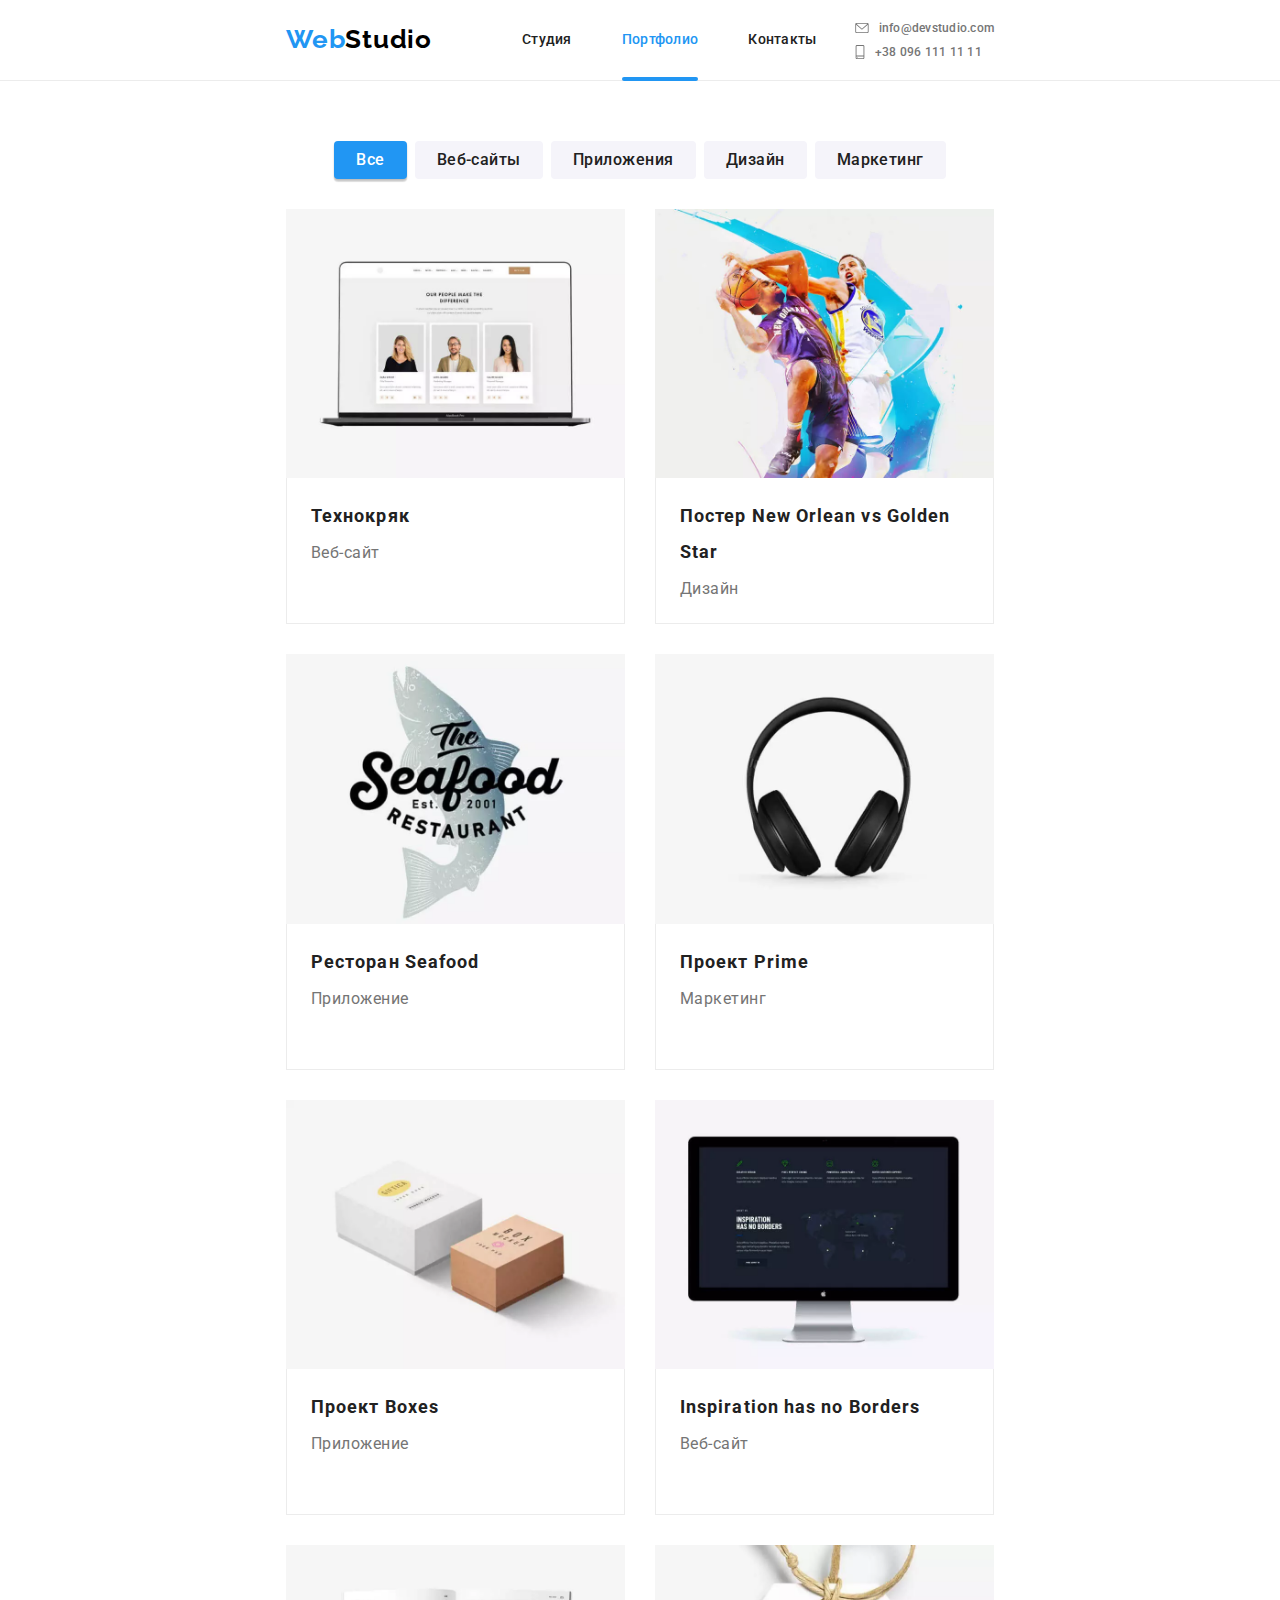
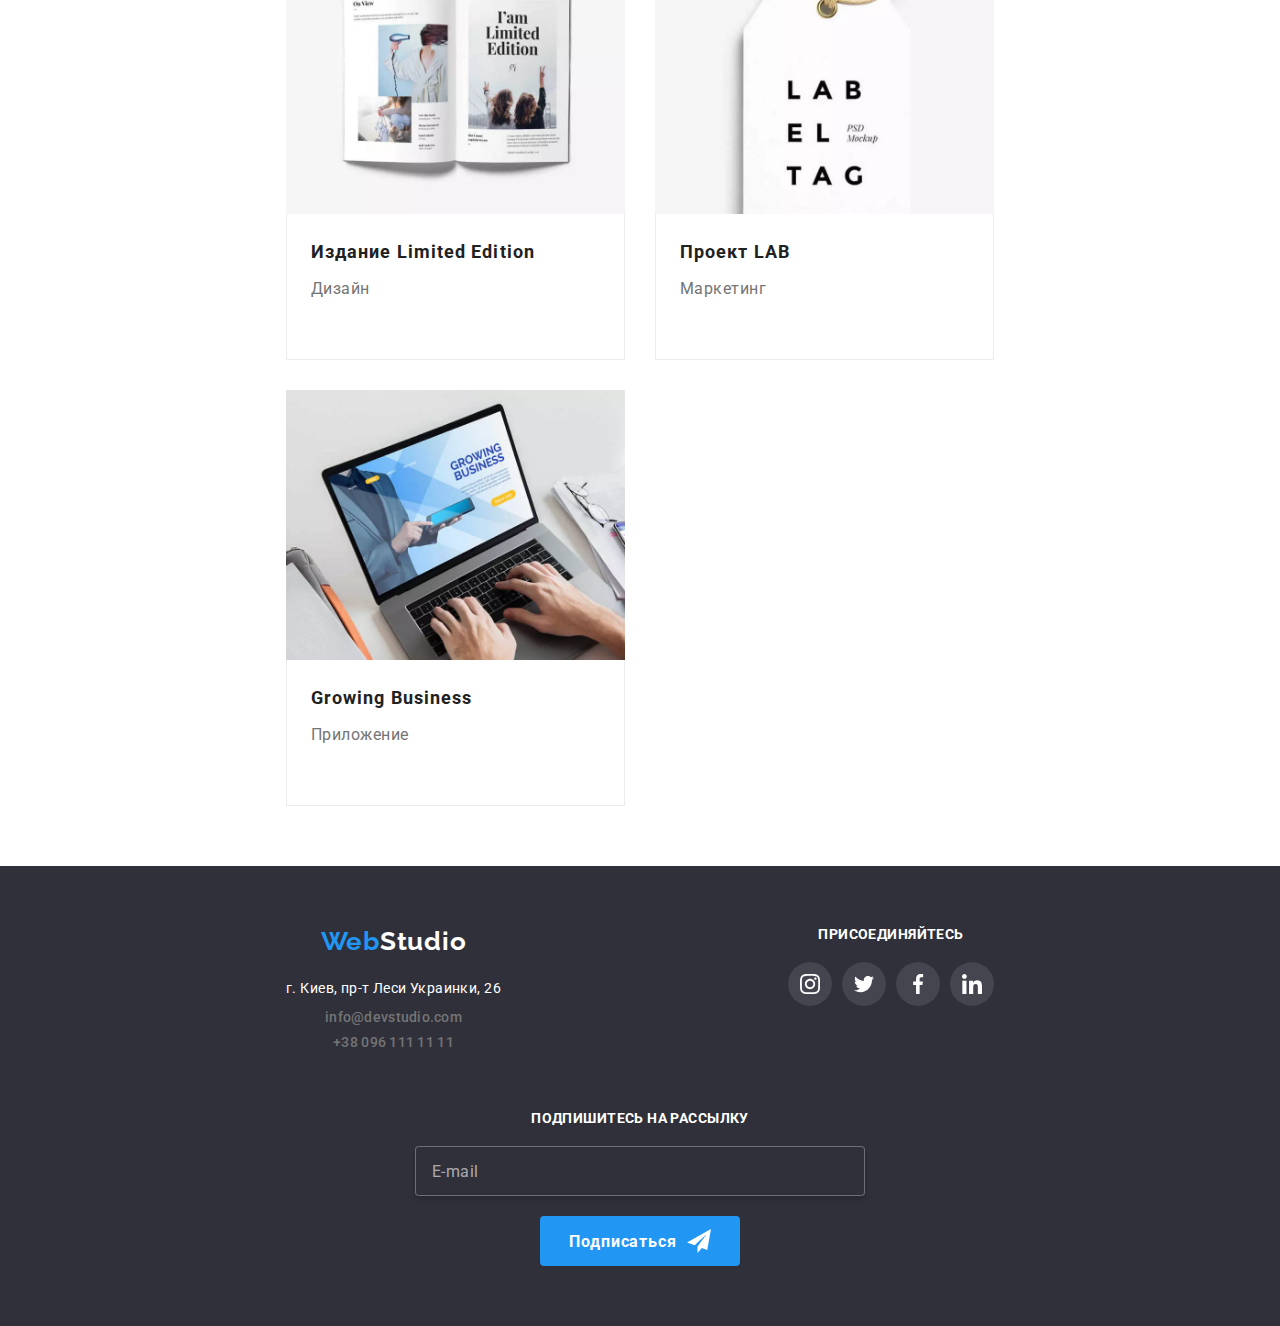
==== commit 1282eec9: "images" ====
--- a/portfolio.html
+++ b/portfolio.html
@@ -32,8 +32,8 @@
             <nav class="header__nav">
                 <ul class="header__list list">
                     <li class="header__items"><a href="./index.html"
-                            class="header__link header__link--current">Студия</a></li>
-                    <li class="header__items"><a href="./portfolio.html" class="header__link">Портфолио</a></li>
+                            class="header__link ">Студия</a></li>
+                    <li class="header__items"><a href="./portfolio.html" class="header__link header__link--current">Портфолио</a></li>
                     <li class="header__items"><a href="" class="header__link">Контакты</a></li>
                 </ul>
             </nav>
@@ -109,7 +109,19 @@
                     <li class="project-cards__item">
                         <a href="" class="project-cards__link">
                             <div class="project-cards__content--top">
-                                <img src="./images/21.jpg" alt="Картинка которая описывает суть проекта"  class="project-cards__img">
+                                <!--<img src="./images/21.jpg" alt="Картинка которая описывает суть проекта"  class="project-cards__img">-->
+                                <picture>
+                                    <source srcset="
+                                        ./images/21.webp 320w,
+                                        ./images/21@2x.webp 640w
+                                        " type="image/webp" />
+                                
+                                    <img srcset="
+                                        ./images/21.jpg 320w,
+                                        ./images/21@2x.jpg 640w
+                                        " src="./images/21.jpg" alt="Картинка которая описывает суть проекта"
+                                        sizes="(min-width: 1600px) 33vw, (min-width: 768px) 50vw,  100vw" class="project-cards__img" />
+                                </picture>
                                 <div class="project-cards__overlay">
                                     <p class="project-cards__text">Технокряк это современная площадка распространения коронавируса. Компании используют эту
                                         платформу для цифрового
@@ -125,7 +137,19 @@
                     <li class="project-cards__item">
                         <a href="" class="project-cards__link">
                             <div class="project-cards__content--top">
-                                <img src="./images/22.jpg" alt="Картинка которая описывает суть проекта"  class="project-cards__img">
+                                <picture>
+                                    <source srcset="
+                                        ./images/22.webp 320w,
+                                        ./images/22@2x.webp 640w
+                                        " type="image/webp" />
+                                
+                                    <img srcset="
+                                        ./images/22.jpg 320w,
+                                        ./images/22@2x.jpg 640w
+                                        " src="./images/22.jpg"
+                                        alt="Картинка которая описывает суть проекта" sizes="(min-width: 1600px) 33vw, (min-width: 768px) 50vw,  100vw"
+                                        class="project-cards__img" />
+                                </picture>
                                 <div class="project-cards__overlay">
                                     <p class="project-cards__text">Технокряк это современная площадка распространения коронавируса. Компании используют эту
                                         платформу для цифрового
@@ -141,7 +165,18 @@
                     <li class="project-cards__item">
                         <a href="" class="project-cards__link">
                             <div class="project-cards__content--top">
-                                <img src="./images/23.jpg" alt="Картинка которая описывает суть проекта" class="project-cards__img">
+                                <picture>
+                                    <source srcset="
+                                        ./images/23.webp 320w,
+                                        ./images/23@2x.webp 640w
+                                        " type="image/webp" />
+                                
+                                    <img srcset="
+                                        ./images/23.jpg 320w,
+                                        ./images/23@2x.jpg 640w
+                                        " src="./images/23.jpg" alt="Картинка которая описывает суть проекта"
+                                        sizes="(min-width: 1600px) 33vw, (min-width: 768px) 50vw,  100vw" class="project-cards__img" />
+                                </picture>
                                 <div class="project-cards__overlay">
                                     <p class="project-cards__text">Технокряк это современная площадка распространения коронавируса. Компании используют эту
                                         платформу для цифрового
@@ -157,7 +192,18 @@
                     <li class="project-cards__item">
                         <a href="" class="project-cards__link">
                             <div class="project-cards__content--top">
-                                <img src="./images/24.jpg" alt="Картинка которая описывает суть проекта" class="project-cards__img">
+                                <picture>
+                                    <source srcset="
+                                        ./images/24.webp 320w,
+                                        ./images/24@2x.webp 640w
+                                        " type="image/webp" />
+                                
+                                    <img srcset="
+                                        ./images/24.jpg 320w,
+                                        ./images/24@2x.jpg 640w
+                                        " src="./images/24.jpg" alt="Картинка которая описывает суть проекта"
+                                        sizes="(min-width: 1600px) 33vw, (min-width: 768px) 50vw,  100vw" class="project-cards__img" />
+                                </picture>
                                 <div class="project-cards__overlay">
                                     <p class="project-cards__text">Технокряк это современная площадка распространения коронавируса. Компании используют эту
                                         платформу для цифрового
@@ -173,7 +219,18 @@
                     <li class="project-cards__item">
                         <a href="" class="project-cards__link">
                             <div class="project-cards__content--top">
-                                <img src="./images/25.jpg" alt="Картинка которая описывает суть проекта"  class="project-cards__img">
+                            <picture>
+                                <source srcset="
+                                    ./images/25.webp 320w,
+                                    ./images/25@2x.webp 640w
+                                    " type="image/webp" />
+                                
+                                <img srcset="
+                                    ./images/25.jpg 320w,
+                                    ./images/25@2x.jpg 640w
+                                    " src="./images/25.jpg" alt="Картинка которая описывает суть проекта"
+                                    sizes="(min-width: 1600px) 33vw, (min-width: 768px) 50vw,  100vw" class="project-cards__img" />
+                            </picture>
                                 <div class="project-cards__overlay">
                                     <p class="project-cards__text">Технокряк это современная площадка распространения коронавируса. Компании используют эту
                                         платформу для цифрового
@@ -189,7 +246,18 @@
                     <li class="project-cards__item">
                         <a href="" class="project-cards__link">
                             <div class="project-cards__content--top">
-                                <img src="./images/26.jpg" alt="Картинка которая описывает суть проекта"  class="project-cards__img">
+                                <picture>
+                                    <source srcset="
+                                     ./images/26.webp 320w,
+                                     ./images/26@2x.webp 640w
+                                     " type="image/webp" />
+                                
+                                    <img srcset="
+                                     ./images/26.jpg 320w,
+                                     ./images/26@2x.jpg 640w
+                                     " src="./images/26.jpg" alt="Картинка которая описывает суть проекта"
+                                        sizes="(min-width: 1600px) 33vw, (min-width: 768px) 50vw,  100vw" class="project-cards__img" />
+                                </picture>
                                 <div class="project-cards__overlay">
                                     <p class="project-cards__text">Технокряк это современная площадка распространения коронавируса. Компании используют эту
                                         платформу для цифрового
@@ -205,7 +273,18 @@
                     <li class="project-cards__item">
                         <a href="" class="project-cards__link">
                             <div class="project-cards__content--top">
-                                <img src="./images/27.jpg" alt="Картинка которая описывает суть проекта"  class="project-cards__img">
+                                <picture>
+                                    <source srcset="
+                                     ./images/27.webp 320w,
+                                     ./images/27@2x.webp 640w
+                                     " type="image/webp" />
+                                
+                                    <img srcset="
+                                     ./images/27.jpg 320w,
+                                     ./images/27@2x.jpg 640w
+                                     " src="./images/27.jpg" alt="Картинка которая описывает суть проекта"
+                                        sizes="(min-width: 1600px) 33vw, (min-width: 768px) 50vw,  100vw" class="project-cards__img" />
+                                </picture>
                                 <div class="project-cards__overlay">
                                     <p class="project-cards__text">Технокряк это современная площадка распространения коронавируса. Компании используют эту
                                         платформу для цифрового
@@ -221,7 +300,18 @@
                     <li class="project-cards__item">
                         <a href="" class="project-cards__link">
                             <div class="project-cards__content--top">
-                                <img src="./images/28.jpg" alt="Картинка которая описывает суть проекта"  class="project-cards__img">
+                                <picture>
+                                    <source srcset="
+                                     ./images/28.webp 320w,
+                                     ./images/28@2x.webp 640w
+                                     " type="image/webp" />
+                                
+                                    <img srcset="
+                                     ./images/28.jpg 320w,
+                                     ./images/28@2x.jpg 640w
+                                     " src="./images/28.jpg" alt="Картинка которая описывает суть проекта"
+                                        sizes="(min-width: 1600px) 33vw, (min-width: 768px) 50vw,  100vw" class="project-cards__img" />
+                                </picture>
                                 <div class="project-cards__overlay">
                                     <p class="project-cards__text">Технокряк это современная площадка распространения коронавируса. Компании используют эту
                                         платформу для цифрового
@@ -237,7 +327,18 @@
                     <li class="project-cards__item">
                         <a href="" class="project-cards__link">
                             <div class="project-cards__content--top">
-                                <img src="./images/29.jpg" alt="Картинка которая описывает суть проекта"  class="project-cards__img">
+                                <picture>
+                                    <source srcset="
+                                     ./images/29.webp 320w,
+                                     ./images/29@2x.webp 640w
+                                     " type="image/webp" />
+                                
+                                    <img srcset="
+                                     ./images/29.jpg 320w,
+                                     ./images/29@2x.jpg 640w
+                                     " src="./images/29.jpg" alt="Картинка которая описывает суть проекта"
+                                        sizes="(min-width: 1600px) 33vw, (min-width: 768px) 50vw,  100vw" class="project-cards__img" />
+                                </picture>
                                 <div class="project-cards__overlay">
                                     <p class="project-cards__text">Технокряк это современная площадка распространения коронавируса. Компании используют эту
                                         платформу для цифрового
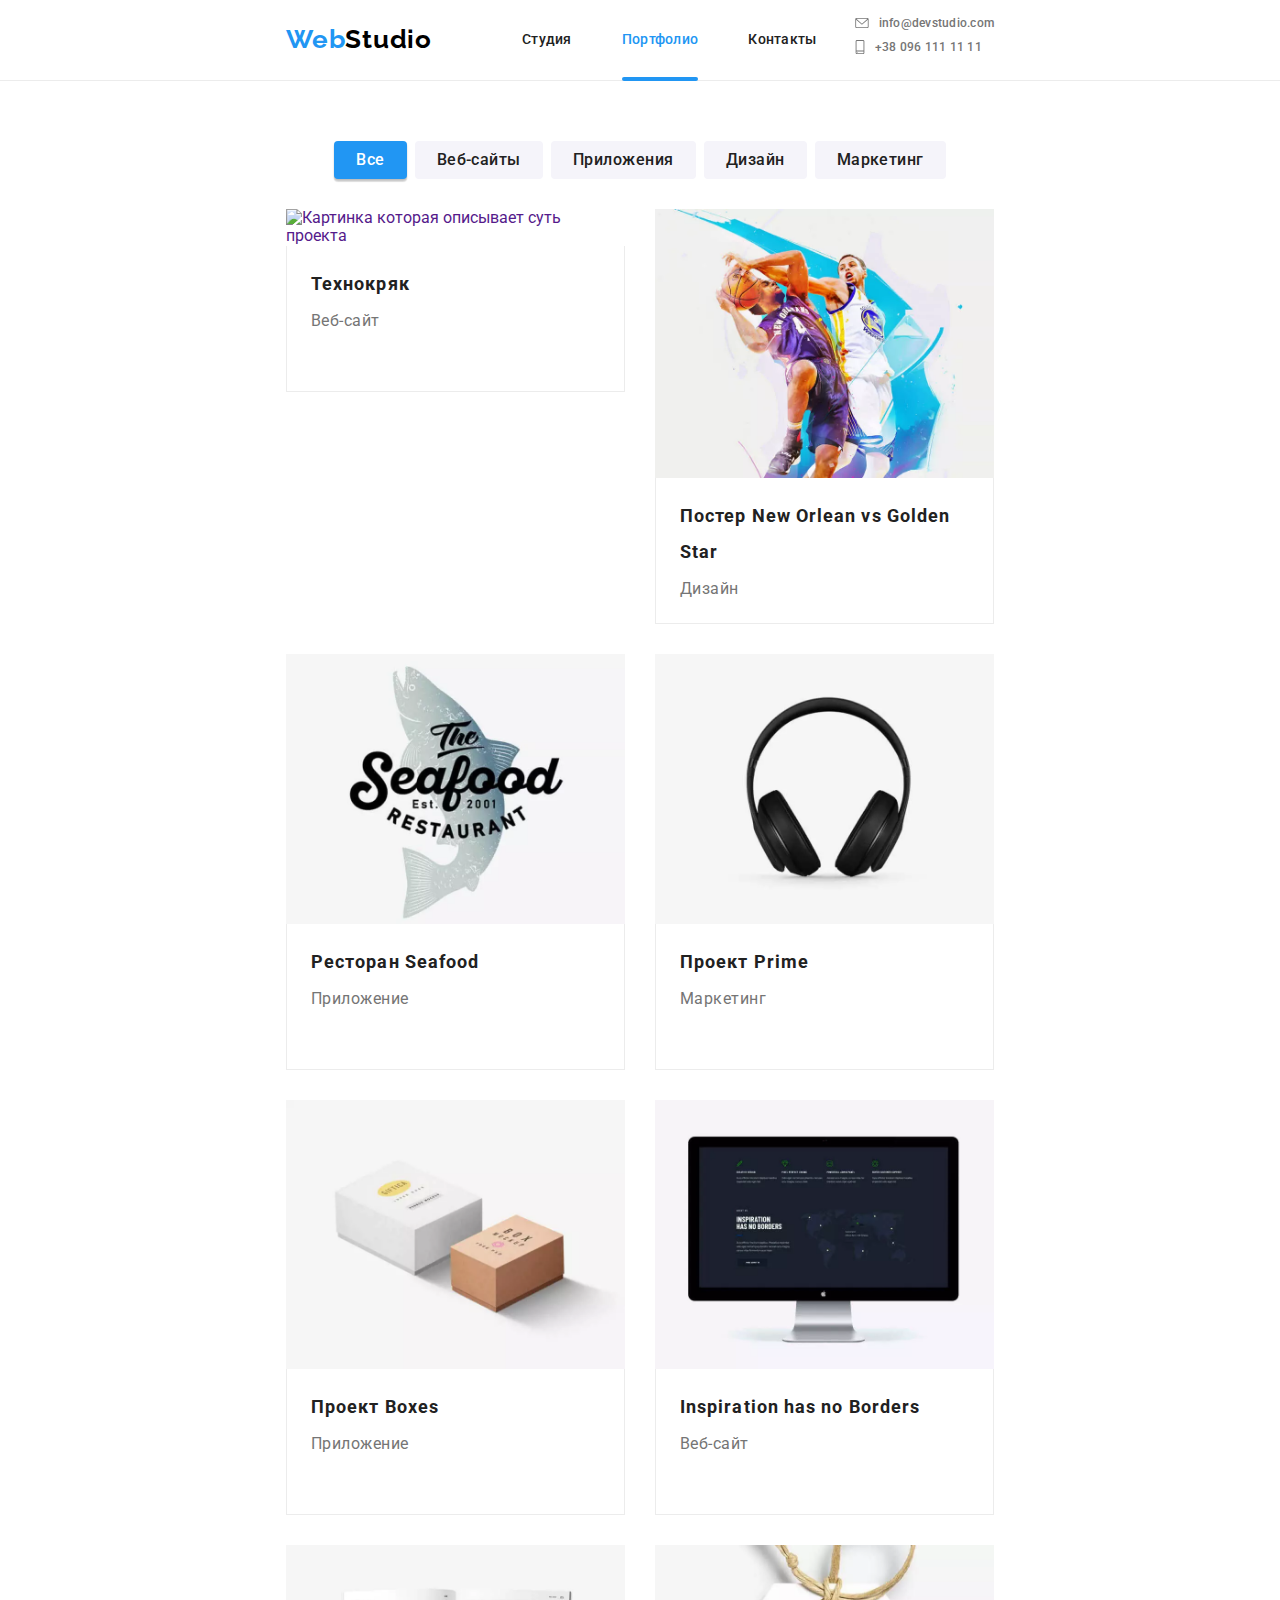
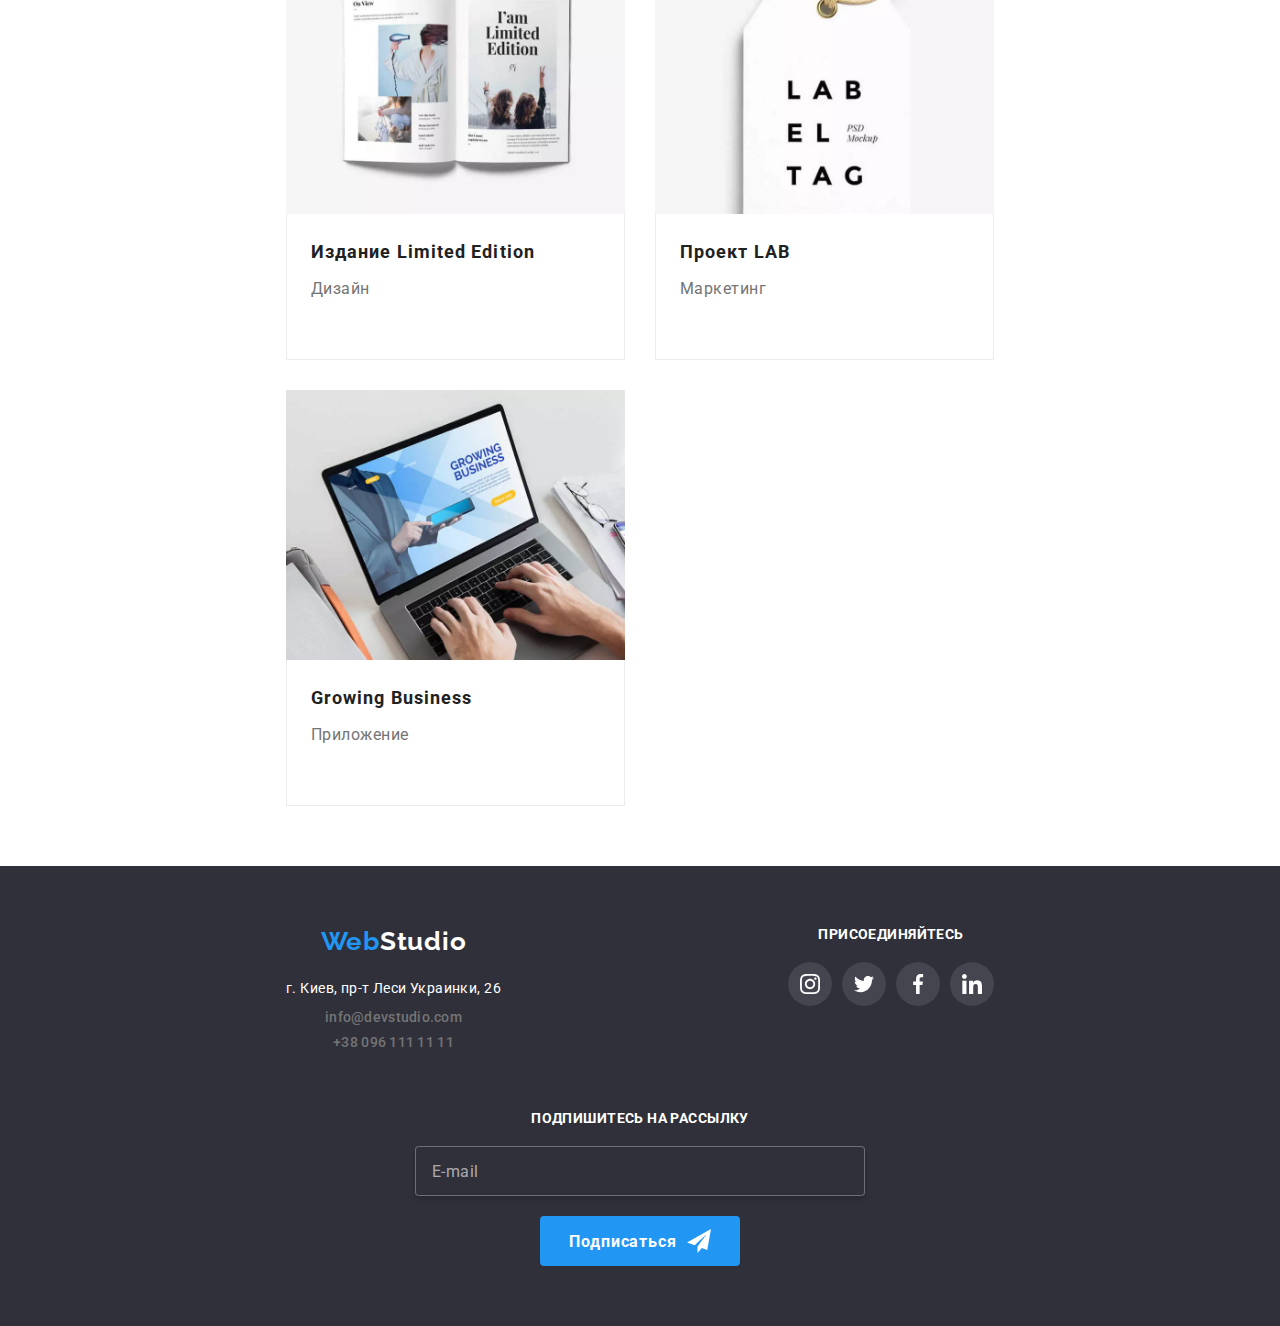
==== commit 9f2586e3: "Update portfolio.html" ====
--- a/portfolio.html
+++ b/portfolio.html
@@ -20,8 +20,7 @@
     <div class="header__container">
         <a href="./index.html" class="logo logo--header">Web<span class="logo__element--black">Studio</span></a>
 
-        <button type="button" class="header__button--burger" aria-expanded="false" aria-controls="menu-container"
-            data-menu-button>
+        <button type="button" class="header__button--burger" aria-expanded="false" aria-label="header__menu" data-menu-button>
             <svg width="40" height="40">
                 <use class="header__icon header__icon--open" href="./images/symbol-defs.svg#icon-menu"></use>
                 <use class="header__icon header__icon--close" href="./images/symbol-defs.svg#icon-menu-close"></use>
@@ -111,17 +110,35 @@
                             <div class="project-cards__content--top">
                                 <!--<img src="./images/21.jpg" alt="Картинка которая описывает суть проекта"  class="project-cards__img">-->
                                 <picture>
+                                
+                                    <source media="(max-width: 767px)" srcset="./images/211.webp  1x,  ./images/211.webp 2x"
+                                        type="image/webp">
+                                    <source media="(max-width: 767px)" srcset="./images/211.jpg 1x, ./images/211@2x.jpg  2x">
+                                
+                                    <source media="(max-width: 1199px)" srcset="./images/211.webp  1x,  ./images/211.webp 2x"
+                                        type="image/webp">
+                                    <source media="(max-width: 1199px)" srcset="./images/211.jpg 1x, ./images/211@2x.jpg  2x">
+                                
+                                    <source media="(min-width: 1200px)" srcset="./images/211.webp  1x,  ./images/211.webp 2x"
+                                        type="image/webp">
+                                    <source media="(min-width: 1200px)" srcset="./images/211.jpg 1x,  ./images/211@2x.jpg  2x">
+                                
+                                    <img src="./images/21.jpg" alt="Картинка которая описывает суть проекта" class="project-cards__img" />
+                                </picture>
+                                <!--<picture>
                                     <source srcset="
                                         ./images/21.webp 320w,
                                         ./images/21@2x.webp 640w
-                                        " type="image/webp" />
-                                
-                                    <img srcset="
+                                        " type="image/webp" 
+                                         sizes="(min-width: 1600px) 33vw, (min-width: 768px) 50vw,  100vw"/>
+                                
+                                    <source srcset="
                                         ./images/21.jpg 320w,
-                                        ./images/21@2x.jpg 640w
-                                        " src="./images/21.jpg" alt="Картинка которая описывает суть проекта"
-                                        sizes="(min-width: 1600px) 33vw, (min-width: 768px) 50vw,  100vw" class="project-cards__img" />
-                                </picture>
+                                        ./images/21@2x.jpg 640w" 
+                                        sizes="(min-width: 1600px) 33vw, (min-width: 768px) 50vw,  100vw"  />
+
+                                    <img src="./images/21.jpg" alt="Картинка которая описывает суть проекта" class="project-cards__img">
+                                </picture>-->
                                 <div class="project-cards__overlay">
                                     <p class="project-cards__text">Технокряк это современная площадка распространения коронавируса. Компании используют эту
                                         платформу для цифрового
@@ -141,7 +158,8 @@
                                     <source srcset="
                                         ./images/22.webp 320w,
                                         ./images/22@2x.webp 640w
-                                        " type="image/webp" />
+                                        " type="image/webp"
+                                         sizes="(min-width: 1600px) 33vw, (min-width: 768px) 50vw,  100vw" />
                                 
                                     <img srcset="
                                         ./images/22.jpg 320w,
@@ -169,7 +187,8 @@
                                     <source srcset="
                                         ./images/23.webp 320w,
                                         ./images/23@2x.webp 640w
-                                        " type="image/webp" />
+                                        " type="image/webp"
+                                         sizes="(min-width: 1600px) 33vw, (min-width: 768px) 50vw,  100vw" />
                                 
                                     <img srcset="
                                         ./images/23.jpg 320w,
@@ -196,7 +215,8 @@
                                     <source srcset="
                                         ./images/24.webp 320w,
                                         ./images/24@2x.webp 640w
-                                        " type="image/webp" />
+                                        " type="image/webp"
+                                         sizes="(min-width: 1600px) 33vw, (min-width: 768px) 50vw,  100vw" />
                                 
                                     <img srcset="
                                         ./images/24.jpg 320w,
@@ -223,7 +243,8 @@
                                 <source srcset="
                                     ./images/25.webp 320w,
                                     ./images/25@2x.webp 640w
-                                    " type="image/webp" />
+                                    " type="image/webp"
+                                     sizes="(min-width: 1600px) 33vw, (min-width: 768px) 50vw,  100vw" />
                                 
                                 <img srcset="
                                     ./images/25.jpg 320w,
@@ -250,7 +271,8 @@
                                     <source srcset="
                                      ./images/26.webp 320w,
                                      ./images/26@2x.webp 640w
-                                     " type="image/webp" />
+                                     " type="image/webp"
+                                      sizes="(min-width: 1600px) 33vw, (min-width: 768px) 50vw,  100vw" />
                                 
                                     <img srcset="
                                      ./images/26.jpg 320w,
@@ -277,7 +299,8 @@
                                     <source srcset="
                                      ./images/27.webp 320w,
                                      ./images/27@2x.webp 640w
-                                     " type="image/webp" />
+                                     " type="image/webp"
+                                      sizes="(min-width: 1600px) 33vw, (min-width: 768px) 50vw,  100vw" />
                                 
                                     <img srcset="
                                      ./images/27.jpg 320w,
@@ -304,7 +327,8 @@
                                     <source srcset="
                                      ./images/28.webp 320w,
                                      ./images/28@2x.webp 640w
-                                     " type="image/webp" />
+                                     " type="image/webp"
+                                      sizes="(min-width: 1600px) 33vw, (min-width: 768px) 50vw,  100vw" />
                                 
                                     <img srcset="
                                      ./images/28.jpg 320w,
@@ -331,7 +355,8 @@
                                     <source srcset="
                                      ./images/29.webp 320w,
                                      ./images/29@2x.webp 640w
-                                     " type="image/webp" />
+                                     " type="image/webp"
+                                      sizes="(min-width: 1600px) 33vw, (min-width: 768px) 50vw,  100vw" />
                                 
                                     <img srcset="
                                      ./images/29.jpg 320w,
--- a/css/main.css
+++ b/css/main.css
@@ -301,6 +301,7 @@
     z-index: 1000;
     top: 10px;
     right: 15px;
+    line-height: 0;
     display: -webkit-box;
     display: -ms-flexbox;
     display: flex;
@@ -344,7 +345,7 @@
   right: 15px;
 }
 
-.header__button--burger.is-open .body {
+.header__menu.is-open .body {
   overflow: hidden;
 }
 
@@ -373,7 +374,13 @@
 
 @media screen and (max-width: 767px) {
   .header__menu.is-open {
-    display: block;
+    display: -webkit-box;
+    display: -ms-flexbox;
+    display: flex;
+    -webkit-box-orient: vertical;
+    -webkit-box-direction: normal;
+        -ms-flex-direction: column;
+            flex-direction: column;
     position: fixed;
     top: 0;
     left: 0;
@@ -382,6 +389,7 @@
     opacity: 1;
     background-color: var(--primary-white-color);
     z-index: 100;
+    overflow-y: hidden;
     padding: 48px 40px;
   }
 }
@@ -397,14 +405,17 @@
     display: flex;
     margin-top: 64px;
     vertical-align: bottom;
+    -ms-flex-wrap: wrap;
+        flex-wrap: wrap;
   }
 }
 
 @media screen and (max-width: 767px) {
   .header__feedback {
-    position: absolute;
-    left: 40px;
-    bottom: 48px;
+    /*position: absolute;
+      left: 40px;
+      bottom: 48px;*/
+    margin-top: auto;
   }
 }
 
@@ -413,6 +424,7 @@
   display: -webkit-box;
   display: -ms-flexbox;
   display: flex;
+  margin-bottom: 10px;
 }
 
 .header__networks:not(:last-child) {
@@ -508,14 +520,15 @@
   }
 }
 
-@media screen and (min-width: 768px) {
-  .header__items:not(:last-child) .header__link--inf {
-    padding-bottom: 10px;
-  }
-}
-
 .header__link--inf:hover, .header__link--inf:focus {
   color: var(--accent-color);
+}
+
+@media screen and (max-width: 379px) {
+  .header__link--inf {
+    font-size: 8vw;
+    line-height: 1.17;
+  }
 }
 
 @media screen and (max-width: 767px) {
@@ -535,6 +548,7 @@
             align-items: center;
     font-size: 12px;
     line-height: 1.17;
+    padding-bottom: 10px;
   }
 }
 
@@ -884,8 +898,8 @@
   max-width: 480px;
   margin: 0 auto;
   padding: 118px 0;
-  background-image: -webkit-gradient(linear, left top, right top, from(rgba(47, 48, 58, 0.4)), to(rgba(47, 48, 58, 0.4))), url("../../images/hero_mobile.jpg");
-  background-image: linear-gradient(to right, rgba(47, 48, 58, 0.4), rgba(47, 48, 58, 0.4)), url("../../images/hero_mobile.jpg");
+  background-image: -webkit-gradient(linear, left top, right top, from(rgba(47, 48, 58, 0.4)), to(rgba(47, 48, 58, 0.4))), url("../images/hero_mobile.jpg");
+  background-image: linear-gradient(to right, rgba(47, 48, 58, 0.4), rgba(47, 48, 58, 0.4)), url("../images/hero_mobile.jpg");
   background-size: cover;
   background-repeat: no-repeat;
   background-position: center;
@@ -893,23 +907,23 @@
 
 @media (min-device-pixel-ratio: 2), (-webkit-min-device-pixel-ratio: 2), (min-resolution: 192dpi), (min-resolution: 2dppx) {
   .hero {
-    background-image: -webkit-gradient(linear, left top, right top, from(rgba(47, 48, 58, 0.4)), to(rgba(47, 48, 58, 0.4))), url("../../images/hero_mobile@2x.jpg");
-    background-image: linear-gradient(to right, rgba(47, 48, 58, 0.4), rgba(47, 48, 58, 0.4)), url("../../images/hero_mobile@2x.jpg");
+    background-image: -webkit-gradient(linear, left top, right top, from(rgba(47, 48, 58, 0.4)), to(rgba(47, 48, 58, 0.4))), url("../images/hero_mobile@2x.jpg");
+    background-image: linear-gradient(to right, rgba(47, 48, 58, 0.4), rgba(47, 48, 58, 0.4)), url("../images/hero_mobile@2x.jpg");
   }
 }
 
 @media screen and (min-width: 767px) {
   .hero {
     max-width: 768px;
-    background-image: -webkit-gradient(linear, left top, right top, from(rgba(47, 48, 58, 0.4)), to(rgba(47, 48, 58, 0.4))), url("../../images/hero_tablet.jpg");
-    background-image: linear-gradient(to right, rgba(47, 48, 58, 0.4), rgba(47, 48, 58, 0.4)), url("../../images/hero_tablet.jpg");
+    background-image: -webkit-gradient(linear, left top, right top, from(rgba(47, 48, 58, 0.4)), to(rgba(47, 48, 58, 0.4))), url("../images/hero_tablet.jpg");
+    background-image: linear-gradient(to right, rgba(47, 48, 58, 0.4), rgba(47, 48, 58, 0.4)), url("../images/hero_tablet.jpg");
   }
 }
 
 @media screen and (min-width: 767px) and (min-device-pixel-ratio: 2), screen and (min-width: 767px) and (-webkit-min-device-pixel-ratio: 2), screen and (min-width: 767px) and (min-resolution: 192dpi), screen and (min-width: 767px) and (min-resolution: 2dppx) {
   .hero {
-    background-image: -webkit-gradient(linear, left top, right top, from(rgba(47, 48, 58, 0.4)), to(rgba(47, 48, 58, 0.4))), url("../../images/hero_tablet@2x.jpg");
-    background-image: linear-gradient(to right, rgba(47, 48, 58, 0.4), rgba(47, 48, 58, 0.4)), url("../../images/hero_tablet@2x.jpg");
+    background-image: -webkit-gradient(linear, left top, right top, from(rgba(47, 48, 58, 0.4)), to(rgba(47, 48, 58, 0.4))), url("../images/hero_tablet@2x.jpg");
+    background-image: linear-gradient(to right, rgba(47, 48, 58, 0.4), rgba(47, 48, 58, 0.4)), url("../images/hero_tablet@2x.jpg");
   }
 }
 
@@ -917,15 +931,15 @@
   .hero {
     padding: 200px 0;
     max-width: 1600px;
-    background-image: -webkit-gradient(linear, left top, right top, from(rgba(47, 48, 58, 0.4)), to(rgba(47, 48, 58, 0.4))), url("../../images/hero.jpg");
-    background-image: linear-gradient(to right, rgba(47, 48, 58, 0.4), rgba(47, 48, 58, 0.4)), url("../../images/hero.jpg");
+    background-image: -webkit-gradient(linear, left top, right top, from(rgba(47, 48, 58, 0.4)), to(rgba(47, 48, 58, 0.4))), url("../images/hero.jpg");
+    background-image: linear-gradient(to right, rgba(47, 48, 58, 0.4), rgba(47, 48, 58, 0.4)), url("../images/hero.jpg");
   }
 }
 
 @media screen and (min-width: 1599px) and (min-device-pixel-ratio: 2), screen and (min-width: 1599px) and (-webkit-min-device-pixel-ratio: 2), screen and (min-width: 1599px) and (min-resolution: 192dpi), screen and (min-width: 1599px) and (min-resolution: 2dppx) {
   .hero {
-    background-image: -webkit-gradient(linear, left top, right top, from(rgba(47, 48, 58, 0.4)), to(rgba(47, 48, 58, 0.4))), url("../../images/hero@2x.jpg");
-    background-image: linear-gradient(to right, rgba(47, 48, 58, 0.4), rgba(47, 48, 58, 0.4)), url("../../images/hero@2x.jpg");
+    background-image: -webkit-gradient(linear, left top, right top, from(rgba(47, 48, 58, 0.4)), to(rgba(47, 48, 58, 0.4))), url("../images/hero@2x.jpg");
+    background-image: linear-gradient(to right, rgba(47, 48, 58, 0.4), rgba(47, 48, 58, 0.4)), url("../images/hero@2x.jpg");
   }
 }
 
@@ -1002,8 +1016,6 @@
   left: 50%;
   -webkit-transform: translate(-50%, -50%) scale(1);
           transform: translate(-50%, -50%) scale(1);
-  min-width: 450px;
-  min-height: 609px;
   padding: 40px;
   background: var(--primary-white-color);
   -webkit-box-shadow: 0px 1px 3px rgba(0, 0, 0, 0.12), 0px 1px 1px rgba(0, 0, 0, 0.14), 0px 2px 1px rgba(0, 0, 0, 0.2);
@@ -1014,12 +1026,23 @@
   transition: transform 250ms cubic-bezier(0.4, 0, 0.2, 1);
   transition: transform 250ms cubic-bezier(0.4, 0, 0.2, 1), -webkit-transform 250ms cubic-bezier(0.4, 0, 0.2, 1);
   z-index: 2100;
-}
-
-@media screen and (min-width: 1100px) {
+  /*@media screen and (min-width: 1100px) {
+      width: 528px;
+      min-height: 581px;
+    }*/
+}
+
+@media screen and (max-width: 479px) {
   .modal__content {
-    min-width: 528px;
-    min-height: 581px;
+    padding: 20px;
+    width: 310px;
+  }
+}
+
+@media screen and (min-width: 480px) and (max-width: 1599px) {
+  .modal__content {
+    padding: 35px;
+    width: 450px;
   }
 }
 
@@ -1027,6 +1050,7 @@
   position: absolute;
   right: 8px;
   top: 8px;
+  line-height: 0;
   display: -webkit-box;
   display: -ms-flexbox;
   display: flex;
@@ -1065,6 +1089,12 @@
   padding: 0 20px;
 }
 
+@media screen and (max-width: 479px) {
+  .modal__title {
+    font-size: 16px;
+  }
+}
+
 .form {
   display: -webkit-box;
   display: -ms-flexbox;
@@ -1085,6 +1115,12 @@
 
 .form__elements:not(:last-child) {
   margin-bottom: 28px;
+}
+
+@media screen and (max-width: 479px) {
+  .form__elements:not(:last-child) {
+    margin-bottom: 20px;
+  }
 }
 
 .form__input:not(:placeholder-shown) + .form__label {
@@ -1190,6 +1226,13 @@
   margin-bottom: 30px;
 }
 
+@media screen and (max-width: 479px) {
+  .form__checkbox--label {
+    font-size: 9px;
+    letter-spacing: 0.02em;
+  }
+}
+
 @media screen and (min-width: 1600px) {
   .form__checkbox--label {
     font-size: 14px;
@@ -1205,6 +1248,14 @@
           text-decoration-line: underline;
   color: var(--accent-color);
   margin-left: 3px;
+}
+
+@media screen and (max-width: 479px) {
+  .form__link {
+    margin-left: 1px;
+    font-size: 8px;
+    letter-spacing: 0.02em;
+  }
 }
 
 @media screen and (min-width: 1600px) {
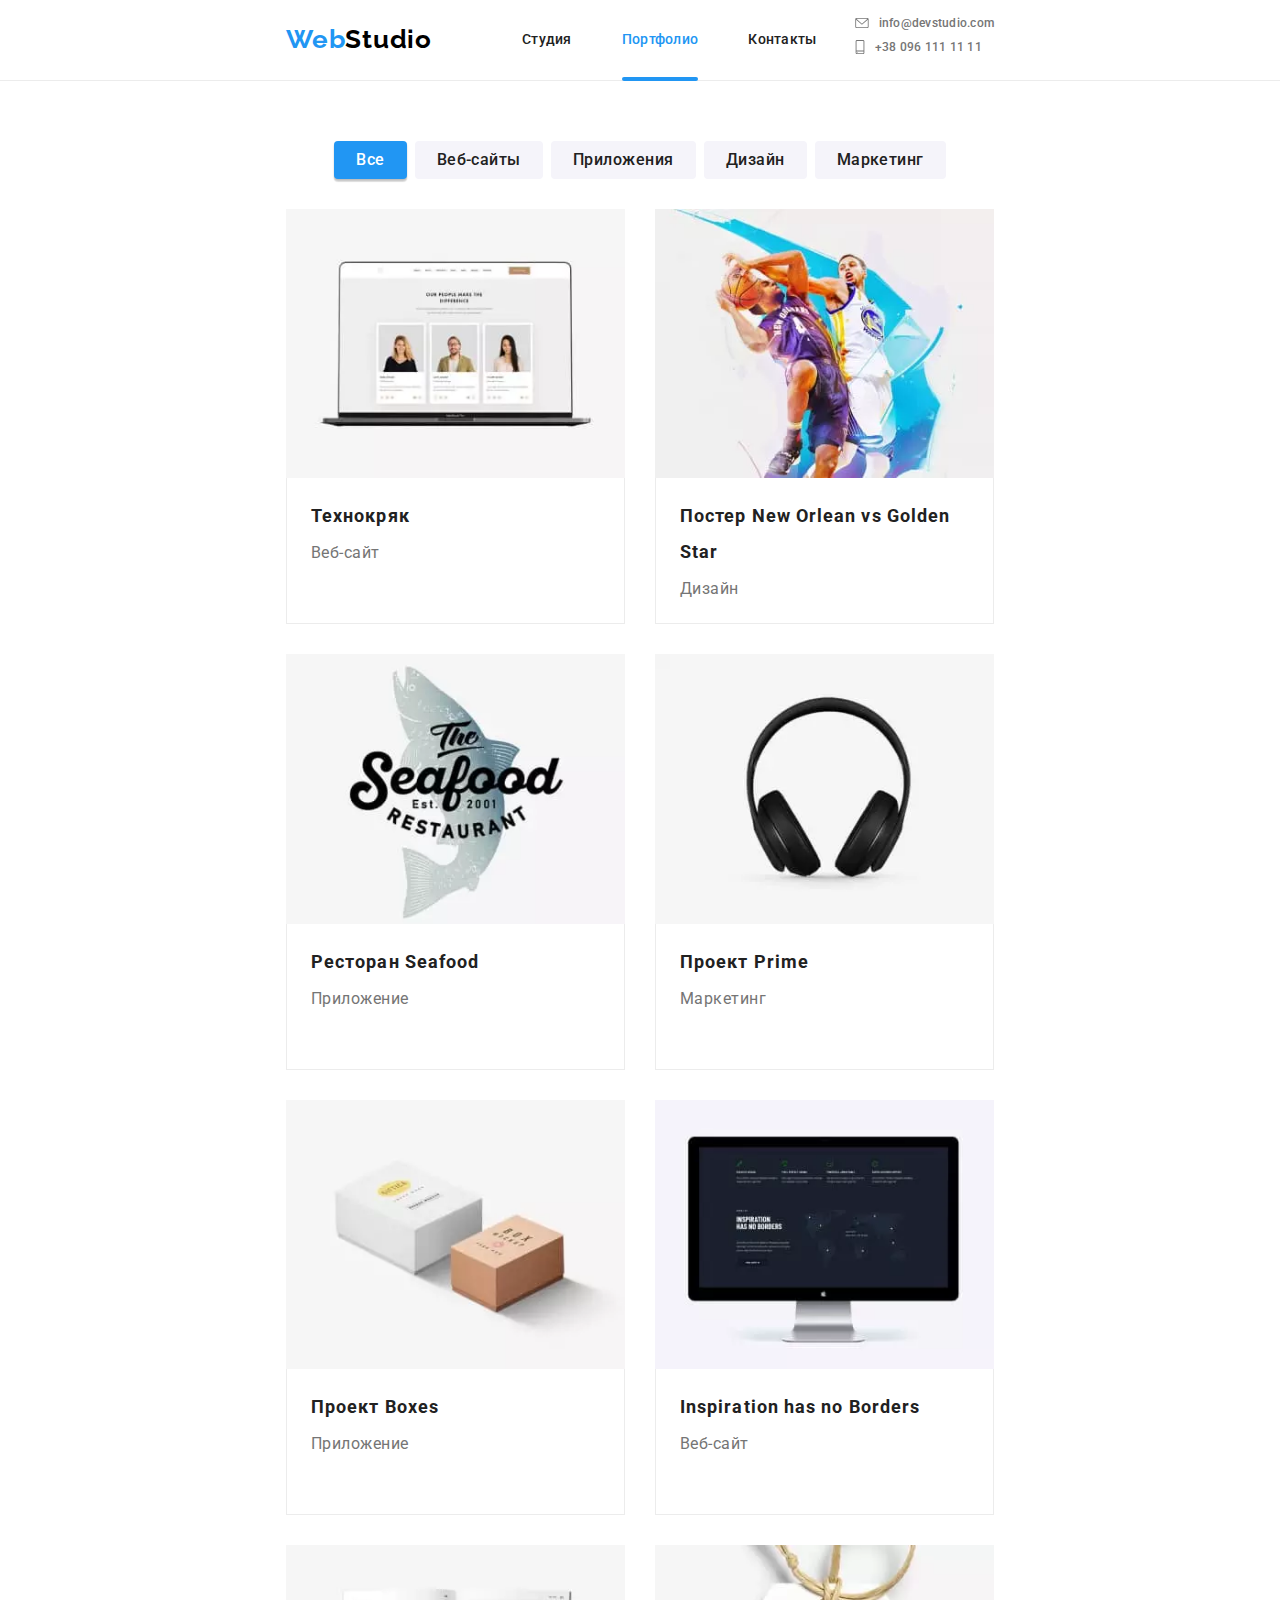
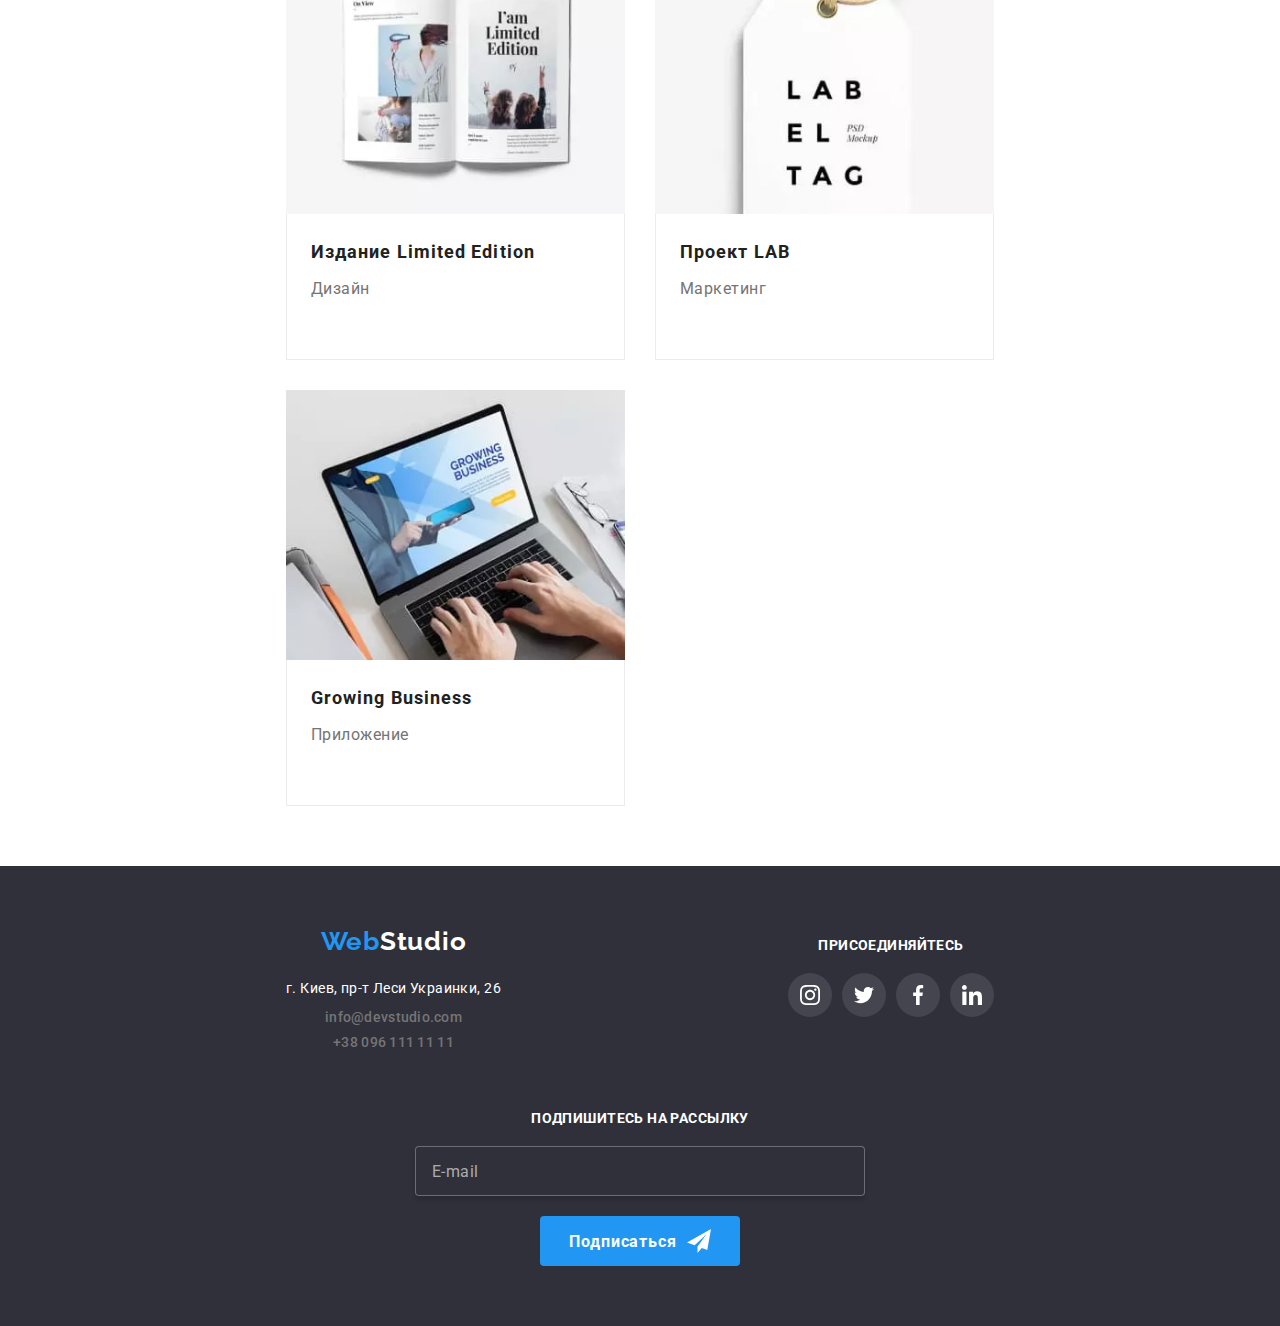
==== commit 9680a245: "fixed" ====
--- a/portfolio.html
+++ b/portfolio.html
@@ -111,34 +111,21 @@
                                 <!--<img src="./images/21.jpg" alt="Картинка которая описывает суть проекта"  class="project-cards__img">-->
                                 <picture>
                                 
-                                    <source media="(max-width: 767px)" srcset="./images/211.webp  1x,  ./images/211.webp 2x"
+                                   <source media="(max-width: 767px)" srcset="./images/21.webp  1x,  ./images/21@2x.webp 2x"
                                         type="image/webp">
-                                    <source media="(max-width: 767px)" srcset="./images/211.jpg 1x, ./images/211@2x.jpg  2x">
-                                
-                                    <source media="(max-width: 1199px)" srcset="./images/211.webp  1x,  ./images/211.webp 2x"
+                                    <source media="(max-width: 767px)" srcset="./images/21.jpg 1x, ./images/21@2x.jpg  2x">
+                                
+                                   <source media="(max-width: 1199px)" srcset="./images/21.webp  1x,  ./images/21@2x.webp 2x"
                                         type="image/webp">
-                                    <source media="(max-width: 1199px)" srcset="./images/211.jpg 1x, ./images/211@2x.jpg  2x">
-                                
-                                    <source media="(min-width: 1200px)" srcset="./images/211.webp  1x,  ./images/211.webp 2x"
+                                    <source media="(max-width: 1199px)" srcset="./images/21.jpg 1x, ./images/21@2x.jpg  2x">
+                                
+                                   <source media="(min-width: 1200px)" srcset="./images/21.webp  1x,  ./images/21@2x.webp 2x"
                                         type="image/webp">
-                                    <source media="(min-width: 1200px)" srcset="./images/211.jpg 1x,  ./images/211@2x.jpg  2x">
+                                    <source media="(min-width: 1200px)" srcset="./images/21.jpg 1x,  ./images/21@2x.jpg  2x">
                                 
                                     <img src="./images/21.jpg" alt="Картинка которая описывает суть проекта" class="project-cards__img" />
                                 </picture>
-                                <!--<picture>
-                                    <source srcset="
-                                        ./images/21.webp 320w,
-                                        ./images/21@2x.webp 640w
-                                        " type="image/webp" 
-                                         sizes="(min-width: 1600px) 33vw, (min-width: 768px) 50vw,  100vw"/>
-                                
-                                    <source srcset="
-                                        ./images/21.jpg 320w,
-                                        ./images/21@2x.jpg 640w" 
-                                        sizes="(min-width: 1600px) 33vw, (min-width: 768px) 50vw,  100vw"  />
-
-                                    <img src="./images/21.jpg" alt="Картинка которая описывает суть проекта" class="project-cards__img">
-                                </picture>-->
+                               
                                 <div class="project-cards__overlay">
                                     <p class="project-cards__text">Технокряк это современная площадка распространения коронавируса. Компании используют эту
                                         платформу для цифрового
@@ -151,23 +138,23 @@
                             </div>
                         </a>
                     </li>
-                    <li class="project-cards__item">
-                        <a href="" class="project-cards__link">
-                            <div class="project-cards__content--top">
-                                <picture>
-                                    <source srcset="
-                                        ./images/22.webp 320w,
-                                        ./images/22@2x.webp 640w
-                                        " type="image/webp"
-                                         sizes="(min-width: 1600px) 33vw, (min-width: 768px) 50vw,  100vw" />
-                                
-                                    <img srcset="
-                                        ./images/22.jpg 320w,
-                                        ./images/22@2x.jpg 640w
-                                        " src="./images/22.jpg"
-                                        alt="Картинка которая описывает суть проекта" sizes="(min-width: 1600px) 33vw, (min-width: 768px) 50vw,  100vw"
-                                        class="project-cards__img" />
+                   <li class="project-cards__item">
+                        <a href="" class="project-cards__link">
+                            <div class="project-cards__content--top">
+                                <picture>
+                                
+                                    <source media="(max-width: 767px)" srcset="./images/22.webp  1x,  ./images/22@2x.webp 2x" type="image/webp">
+                                    <source media="(max-width: 767px)" srcset="./images/22.jpg 1x, ./images/22@2x.jpg  2x">
+                                
+                                    <source media="(max-width: 1199px)" srcset="./images/22.webp  1x,  ./images/22@2x.webp 2x" type="image/webp">
+                                    <source media="(max-width: 1199px)" srcset="./images/22.jpg 1x, ./images/22@2x.jpg  2x">
+                                
+                                    <source media="(min-width: 1200px)" srcset="./images/22.webp  1x,  ./images/22@2x.webp 2x" type="image/webp">
+                                    <source media="(min-width: 1200px)" srcset="./images/22.jpg 1x,  ./images/22@2x.jpg  2x">
+                                
+                                    <img src="./images/22.jpg" alt="Картинка которая описывает суть проекта" class="project-cards__img" />
                                 </picture>
+                               
                                 <div class="project-cards__overlay">
                                     <p class="project-cards__text">Технокряк это современная площадка распространения коронавируса. Компании используют эту
                                         платформу для цифрового
@@ -183,19 +170,21 @@
                     <li class="project-cards__item">
                         <a href="" class="project-cards__link">
                             <div class="project-cards__content--top">
-                                <picture>
-                                    <source srcset="
-                                        ./images/23.webp 320w,
-                                        ./images/23@2x.webp 640w
-                                        " type="image/webp"
-                                         sizes="(min-width: 1600px) 33vw, (min-width: 768px) 50vw,  100vw" />
-                                
-                                    <img srcset="
-                                        ./images/23.jpg 320w,
-                                        ./images/23@2x.jpg 640w
-                                        " src="./images/23.jpg" alt="Картинка которая описывает суть проекта"
-                                        sizes="(min-width: 1600px) 33vw, (min-width: 768px) 50vw,  100vw" class="project-cards__img" />
-                                </picture>
+
+                                    <picture>
+                                    
+                                        <source media="(max-width: 767px)" srcset="./images/23.webp  1x,  ./images/23@2x.webp 2x" type="image/webp">
+                                        <source media="(max-width: 767px)" srcset="./images/23.jpg 1x, ./images/23@2x.jpg  2x">
+                                    
+                                        <source media="(max-width: 1199px)" srcset="./images/23.webp  1x,  ./images/23@2x.webp 2x" type="image/webp">
+                                        <source media="(max-width: 1199px)" srcset="./images/23.jpg 1x, ./images/23@2x.jpg  2x">
+                                    
+                                        <source media="(min-width: 1200px)" srcset="./images/23.webp  1x,  ./images/23@2x.webp 2x" type="image/webp">
+                                        <source media="(min-width: 1200px)" srcset="./images/23.jpg 1x,  ./images/23@2x.jpg  2x">
+                                    
+                                        <img src="./images/23.jpg" alt="Картинка которая описывает суть проекта" class="project-cards__img" />
+                                    </picture>
+                               
                                 <div class="project-cards__overlay">
                                     <p class="project-cards__text">Технокряк это современная площадка распространения коронавируса. Компании используют эту
                                         платформу для цифрового
@@ -211,19 +200,20 @@
                     <li class="project-cards__item">
                         <a href="" class="project-cards__link">
                             <div class="project-cards__content--top">
-                                <picture>
-                                    <source srcset="
-                                        ./images/24.webp 320w,
-                                        ./images/24@2x.webp 640w
-                                        " type="image/webp"
-                                         sizes="(min-width: 1600px) 33vw, (min-width: 768px) 50vw,  100vw" />
-                                
-                                    <img srcset="
-                                        ./images/24.jpg 320w,
-                                        ./images/24@2x.jpg 640w
-                                        " src="./images/24.jpg" alt="Картинка которая описывает суть проекта"
-                                        sizes="(min-width: 1600px) 33vw, (min-width: 768px) 50vw,  100vw" class="project-cards__img" />
-                                </picture>
+
+                                <picture>
+                                
+                                    <source media="(max-width: 767px)" srcset="./images/24.webp  1x,  ./images/24@2x.webp 2x" type="image/webp">
+                                    <source media="(max-width: 767px)" srcset="./images/24.jpg 1x, ./images/24@2x.jpg  2x">
+                                
+                                    <source media="(max-width: 1199px)" srcset="./images/24.webp  1x,  ./images/24@2x.webp 2x" type="image/webp">
+                                    <source media="(max-width: 1199px)" srcset="./images/24.jpg 1x, ./images/24@2x.jpg  2x">
+                                
+                                    <source media="(min-width: 1200px)" srcset="./images/24.webp  1x,  ./images/24@2x.webp 2x" type="image/webp">
+                                    <source media="(min-width: 1200px)" srcset="./images/24.jpg 1x,  ./images/24@2x.jpg  2x">
+                                
+                                    <img src="./images/24.jpg" alt="Картинка которая описывает суть проекта" class="project-cards__img" />
+                                </picture>                                
                                 <div class="project-cards__overlay">
                                     <p class="project-cards__text">Технокряк это современная площадка распространения коронавируса. Компании используют эту
                                         платформу для цифрового
@@ -239,19 +229,21 @@
                     <li class="project-cards__item">
                         <a href="" class="project-cards__link">
                             <div class="project-cards__content--top">
-                            <picture>
-                                <source srcset="
-                                    ./images/25.webp 320w,
-                                    ./images/25@2x.webp 640w
-                                    " type="image/webp"
-                                     sizes="(min-width: 1600px) 33vw, (min-width: 768px) 50vw,  100vw" />
-                                
-                                <img srcset="
-                                    ./images/25.jpg 320w,
-                                    ./images/25@2x.jpg 640w
-                                    " src="./images/25.jpg" alt="Картинка которая описывает суть проекта"
-                                    sizes="(min-width: 1600px) 33vw, (min-width: 768px) 50vw,  100vw" class="project-cards__img" />
-                            </picture>
+
+                                <picture>
+                                
+                                    <source media="(max-width: 767px)" srcset="./images/25.webp  1x,  ./images/25@2x.webp 2x" type="image/webp">
+                                    <source media="(max-width: 767px)" srcset="./images/25.jpg 1x, ./images/25@2x.jpg  2x">
+                                
+                                    <source media="(max-width: 1199px)" srcset="./images/25.webp  1x,  ./images/25@2x.webp 2x" type="image/webp">
+                                    <source media="(max-width: 1199px)" srcset="./images/25.jpg 1x, ./images/25@2x.jpg  2x">
+                                
+                                    <source media="(min-width: 1200px)" srcset="./images/25.webp  1x,  ./images/25@2x.webp 2x" type="image/webp">
+                                    <source media="(min-width: 1200px)" srcset="./images/25.jpg 1x,  ./images/25@2x.jpg  2x">
+                                
+                                    <img src="./images/25.jpg" alt="Картинка которая описывает суть проекта" class="project-cards__img" />
+                                </picture>
+                            
                                 <div class="project-cards__overlay">
                                     <p class="project-cards__text">Технокряк это современная площадка распространения коронавируса. Компании используют эту
                                         платформу для цифрового
@@ -267,19 +259,21 @@
                     <li class="project-cards__item">
                         <a href="" class="project-cards__link">
                             <div class="project-cards__content--top">
-                                <picture>
-                                    <source srcset="
-                                     ./images/26.webp 320w,
-                                     ./images/26@2x.webp 640w
-                                     " type="image/webp"
-                                      sizes="(min-width: 1600px) 33vw, (min-width: 768px) 50vw,  100vw" />
-                                
-                                    <img srcset="
-                                     ./images/26.jpg 320w,
-                                     ./images/26@2x.jpg 640w
-                                     " src="./images/26.jpg" alt="Картинка которая описывает суть проекта"
-                                        sizes="(min-width: 1600px) 33vw, (min-width: 768px) 50vw,  100vw" class="project-cards__img" />
-                                </picture>
+
+                                    <picture>
+                                    
+                                        <source media="(max-width: 767px)" srcset="./images/26.webp  1x,  ./images/26@2x.webp 2x" type="image/webp">
+                                        <source media="(max-width: 767px)" srcset="./images/26.jpg 1x, ./images/26@2x.jpg  2x">
+                                    
+                                        <source media="(max-width: 1199px)" srcset="./images/26.webp  1x,  ./images/26@2x.webp 2x" type="image/webp">
+                                        <source media="(max-width: 1199px)" srcset="./images/26.jpg 1x, ./images/26@2x.jpg  2x">
+                                    
+                                        <source media="(min-width: 1200px)" srcset="./images/26.webp  1x,  ./images/26@2x.webp 2x" type="image/webp">
+                                        <source media="(min-width: 1200px)" srcset="./images/26.jpg 1x,  ./images/26@2x.jpg  2x">
+                                    
+                                        <img src="./images/26.jpg" alt="Картинка которая описывает суть проекта" class="project-cards__img" />
+                                    </picture>
+                                
                                 <div class="project-cards__overlay">
                                     <p class="project-cards__text">Технокряк это современная площадка распространения коронавируса. Компании используют эту
                                         платформу для цифрового
@@ -295,19 +289,21 @@
                     <li class="project-cards__item">
                         <a href="" class="project-cards__link">
                             <div class="project-cards__content--top">
-                                <picture>
-                                    <source srcset="
-                                     ./images/27.webp 320w,
-                                     ./images/27@2x.webp 640w
-                                     " type="image/webp"
-                                      sizes="(min-width: 1600px) 33vw, (min-width: 768px) 50vw,  100vw" />
-                                
-                                    <img srcset="
-                                     ./images/27.jpg 320w,
-                                     ./images/27@2x.jpg 640w
-                                     " src="./images/27.jpg" alt="Картинка которая описывает суть проекта"
-                                        sizes="(min-width: 1600px) 33vw, (min-width: 768px) 50vw,  100vw" class="project-cards__img" />
+
+                                <picture>
+                                
+                                    <source media="(max-width: 767px)" srcset="./images/27.webp  1x,  ./images/27@2x.webp 2x" type="image/webp">
+                                    <source media="(max-width: 767px)" srcset="./images/27.jpg 1x, ./images/27@2x.jpg  2x">
+                                
+                                    <source media="(max-width: 1199px)" srcset="./images/27.webp  1x,  ./images/27@2x.webp 2x" type="image/webp">
+                                    <source media="(max-width: 1199px)" srcset="./images/27.jpg 1x, ./images/27@2x.jpg  2x">
+                                
+                                    <source media="(min-width: 1200px)" srcset="./images/27.webp  1x,  ./images/27@2x.webp 2x" type="image/webp">
+                                    <source media="(min-width: 1200px)" srcset="./images/27.jpg 1x,  ./images/27@2x.jpg  2x">
+                                
+                                    <img src="./images/27.jpg" alt="Картинка которая описывает суть проекта" class="project-cards__img" />
                                 </picture>
+                               
                                 <div class="project-cards__overlay">
                                     <p class="project-cards__text">Технокряк это современная площадка распространения коронавируса. Компании используют эту
                                         платформу для цифрового
@@ -324,18 +320,18 @@
                         <a href="" class="project-cards__link">
                             <div class="project-cards__content--top">
                                 <picture>
-                                    <source srcset="
-                                     ./images/28.webp 320w,
-                                     ./images/28@2x.webp 640w
-                                     " type="image/webp"
-                                      sizes="(min-width: 1600px) 33vw, (min-width: 768px) 50vw,  100vw" />
-                                
-                                    <img srcset="
-                                     ./images/28.jpg 320w,
-                                     ./images/28@2x.jpg 640w
-                                     " src="./images/28.jpg" alt="Картинка которая описывает суть проекта"
-                                        sizes="(min-width: 1600px) 33vw, (min-width: 768px) 50vw,  100vw" class="project-cards__img" />
-                                </picture>
+                                
+                                    <source media="(max-width: 767px)" srcset="./images/28.webp  1x,  ./images/28@2x.webp 2x" type="image/webp">
+                                    <source media="(max-width: 767px)" srcset="./images/28.jpg 1x, ./images/28@2x.jpg  2x">
+                                
+                                    <source media="(max-width: 1199px)" srcset="./images/28.webp  1x,  ./images/28@2x.webp 2x" type="image/webp">
+                                    <source media="(max-width: 1199px)" srcset="./images/28.jpg 1x, ./images/28@2x.jpg  2x">
+                                
+                                    <source media="(min-width: 1200px)" srcset="./images/28.webp  1x,  ./images/28@2x.webp 2x" type="image/webp">
+                                    <source media="(min-width: 1200px)" srcset="./images/28.jpg 1x,  ./images/28@2x.jpg  2x">
+                                
+                                    <img src="./images/28.jpg" alt="Картинка которая описывает суть проекта" class="project-cards__img" />
+                                </picture>                                
                                 <div class="project-cards__overlay">
                                     <p class="project-cards__text">Технокряк это современная площадка распространения коронавируса. Компании используют эту
                                         платформу для цифрового
@@ -352,18 +348,19 @@
                         <a href="" class="project-cards__link">
                             <div class="project-cards__content--top">
                                 <picture>
-                                    <source srcset="
-                                     ./images/29.webp 320w,
-                                     ./images/29@2x.webp 640w
-                                     " type="image/webp"
-                                      sizes="(min-width: 1600px) 33vw, (min-width: 768px) 50vw,  100vw" />
-                                
-                                    <img srcset="
-                                     ./images/29.jpg 320w,
-                                     ./images/29@2x.jpg 640w
-                                     " src="./images/29.jpg" alt="Картинка которая описывает суть проекта"
-                                        sizes="(min-width: 1600px) 33vw, (min-width: 768px) 50vw,  100vw" class="project-cards__img" />
+                                
+                                    <source media="(max-width: 767px)" srcset="./images/29.webp  1x,  ./images/29@2x.webp 2x" type="image/webp">
+                                    <source media="(max-width: 767px)" srcset="./images/29.jpg 1x, ./images/29@2x.jpg  2x">
+                                
+                                    <source media="(max-width: 1199px)" srcset="./images/29.webp  1x,  ./images/29@2x.webp 2x" type="image/webp">
+                                    <source media="(max-width: 1199px)" srcset="./images/29.jpg 1x, ./images/29@2x.jpg  2x">
+                                
+                                    <source media="(min-width: 1200px)" srcset="./images/29.webp  1x,  ./images/29@2x.webp 2x" type="image/webp">
+                                    <source media="(min-width: 1200px)" srcset="./images/29.jpg 1x,  ./images/29@2x.jpg  2x">
+                                
+                                    <img src="./images/29.jpg" alt="Картинка которая описывает суть проекта" class="project-cards__img" />
                                 </picture>
+                               
                                 <div class="project-cards__overlay">
                                     <p class="project-cards__text">Технокряк это современная площадка распространения коронавируса. Компании используют эту
                                         платформу для цифрового
--- a/css/main.css
+++ b/css/main.css
@@ -345,15 +345,13 @@
   right: 15px;
 }
 
-.header__menu.is-open .body {
-  overflow: hidden;
-}
-
 @media screen and (max-width: 767px) {
   .header__menu {
     display: none;
-    -webkit-transition: opacity 250ms cubic-bezier(0.4, 0, 0.2, 1);
-    transition: opacity 250ms cubic-bezier(0.4, 0, 0.2, 1);
+    -webkit-transition: opacity 250ms cubic-bezier(0.4, 0, 0.2, 1), -webkit-transform 250ms cubic-bezier(0.4, 0, 0.2, 1);
+    transition: opacity 250ms cubic-bezier(0.4, 0, 0.2, 1), -webkit-transform 250ms cubic-bezier(0.4, 0, 0.2, 1);
+    transition: opacity 250ms cubic-bezier(0.4, 0, 0.2, 1), transform 250ms cubic-bezier(0.4, 0, 0.2, 1);
+    transition: opacity 250ms cubic-bezier(0.4, 0, 0.2, 1), transform 250ms cubic-bezier(0.4, 0, 0.2, 1), -webkit-transform 250ms cubic-bezier(0.4, 0, 0.2, 1);
   }
 }
 
@@ -386,10 +384,16 @@
     left: 0;
     right: 0;
     bottom: 0;
-    opacity: 1;
+    -webkit-animation-name: Menu-opacity;
+            animation-name: Menu-opacity;
+    -webkit-animation-duration: 250ms;
+            animation-duration: 250ms;
     background-color: var(--primary-white-color);
     z-index: 100;
     overflow-y: hidden;
+    opacity: 1;
+    -webkit-transition: opacity 250ms cubic-bezier(0.4, 0, 0.2, 1);
+    transition: opacity 250ms cubic-bezier(0.4, 0, 0.2, 1);
     padding: 48px 40px;
   }
 }
@@ -555,6 +559,30 @@
 @media screen and (min-width: 1600px) {
   .header__link--inf {
     padding: 32px 0;
+  }
+}
+
+@-webkit-keyframes Menu-opacity {
+  0% {
+    opacity: 0;
+  }
+  50% {
+    opacity: 50%;
+  }
+  100% {
+    opacity: 100%;
+  }
+}
+
+@keyframes Menu-opacity {
+  0% {
+    opacity: 0;
+  }
+  50% {
+    opacity: 50%;
+  }
+  100% {
+    opacity: 100%;
   }
 }
 
@@ -637,11 +665,14 @@
   }
 }
 
-@media screen and (max-width: 1599px) {
+@media screen and (min-width: 768px) and (max-width: 1599px) {
   .footer__group {
     -webkit-box-pack: justify;
         -ms-flex-pack: justify;
             justify-content: space-between;
+    -webkit-box-align: baseline;
+        -ms-flex-align: baseline;
+            align-items: baseline;
   }
 }
 
@@ -679,9 +710,10 @@
 
 @media screen and (min-width: 1600px) {
   .footer__content--left {
-    -ms-grid-column-align: end;
-        justify-self: end;
     margin-left: auto;
+    -ms-flex-item-align: self-start;
+        -ms-grid-row-align: self-start;
+        align-self: self-start;
   }
 }
 
@@ -912,7 +944,7 @@
   }
 }
 
-@media screen and (min-width: 767px) {
+@media screen and (min-width: 481px) {
   .hero {
     max-width: 768px;
     background-image: -webkit-gradient(linear, left top, right top, from(rgba(47, 48, 58, 0.4)), to(rgba(47, 48, 58, 0.4))), url("../images/hero_tablet.jpg");
@@ -920,14 +952,14 @@
   }
 }
 
-@media screen and (min-width: 767px) and (min-device-pixel-ratio: 2), screen and (min-width: 767px) and (-webkit-min-device-pixel-ratio: 2), screen and (min-width: 767px) and (min-resolution: 192dpi), screen and (min-width: 767px) and (min-resolution: 2dppx) {
+@media screen and (min-width: 481px) and (min-device-pixel-ratio: 2), screen and (min-width: 481px) and (-webkit-min-device-pixel-ratio: 2), screen and (min-width: 481px) and (min-resolution: 192dpi), screen and (min-width: 481px) and (min-resolution: 2dppx) {
   .hero {
     background-image: -webkit-gradient(linear, left top, right top, from(rgba(47, 48, 58, 0.4)), to(rgba(47, 48, 58, 0.4))), url("../images/hero_tablet@2x.jpg");
     background-image: linear-gradient(to right, rgba(47, 48, 58, 0.4), rgba(47, 48, 58, 0.4)), url("../images/hero_tablet@2x.jpg");
   }
 }
 
-@media screen and (min-width: 1599px) {
+@media screen and (min-width: 769px) {
   .hero {
     padding: 200px 0;
     max-width: 1600px;
@@ -936,7 +968,7 @@
   }
 }
 
-@media screen and (min-width: 1599px) and (min-device-pixel-ratio: 2), screen and (min-width: 1599px) and (-webkit-min-device-pixel-ratio: 2), screen and (min-width: 1599px) and (min-resolution: 192dpi), screen and (min-width: 1599px) and (min-resolution: 2dppx) {
+@media screen and (min-width: 769px) and (min-device-pixel-ratio: 2), screen and (min-width: 769px) and (-webkit-min-device-pixel-ratio: 2), screen and (min-width: 769px) and (min-resolution: 192dpi), screen and (min-width: 769px) and (min-resolution: 2dppx) {
   .hero {
     background-image: -webkit-gradient(linear, left top, right top, from(rgba(47, 48, 58, 0.4)), to(rgba(47, 48, 58, 0.4))), url("../images/hero@2x.jpg");
     background-image: linear-gradient(to right, rgba(47, 48, 58, 0.4), rgba(47, 48, 58, 0.4)), url("../images/hero@2x.jpg");
